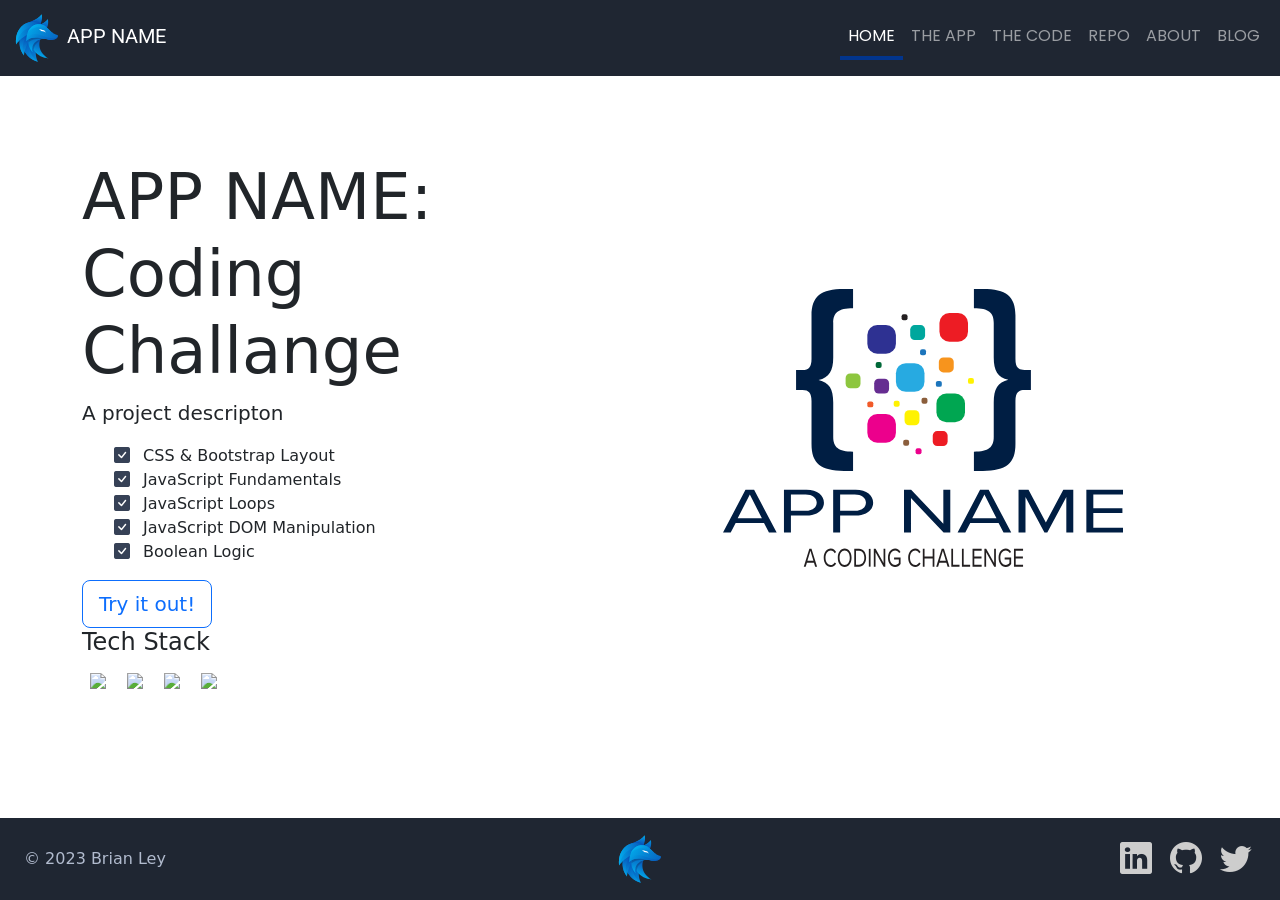
==== index.html @ 5a6e3ccc "Initial commit" ====
<!doctype html>
<html lang="en">

<head>
    <meta charset="utf-8">
    <meta name="viewport" content="width=device-width, initial-scale=1, shrink-to-scale=false">
    <title> APP NAME: A Coding Challange by Brian Ley</title>

    <!-- Bootstrap CSS-->
    <link href="https://cdn.jsdelivr.net/npm/bootstrap@5.3.0-alpha3/dist/css/bootstrap.min.css" rel="stylesheet"
        integrity="sha384-KK94CHFLLe+nY2dmCWGMq91rCGa5gtU4mk92HdvYe+M/SXH301p5ILy+dN9+nJOZ" crossorigin="anonymous">

    <!-- Bootstrap Icons -->
    <link rel="stylesheet" href="https://cdn.jsdelivr.net/npm/bootstrap-icons@1.10.4/font/bootstrap-icons.css">

    <!-- Google Fonts-->
    <link rel="preconnect" href="https://fonts.googleapis.com">
    <link rel="preconnect" href="https://fonts.gstatic.com" crossorigin>
    <link
        href="https://fonts.googleapis.com/css2?family=Allan:wght@400;700&family=Bebas+Neue&family=Fira+Sans:ital,wght@0,100;0,200;0,300;0,400;0,500;0,600;0,700;0,800;0,900;1,100;1,200;1,300;1,400;1,500;1,600;1,700;1,800;1,900&family=Poppins:ital,wght@0,100;0,200;0,300;0,400;0,500;0,600;0,700;0,800;0,900;1,100;1,200;1,300;1,400;1,500;1,600;1,700;1,800;1,900&family=Roboto:ital,wght@0,100;0,300;0,400;0,500;0,700;0,900;1,100;1,300;1,400;1,500;1,700;1,900&family=Noto+Serif+JP:wght@200;300;400;500;600;700;900&display=swap"
        rel="stylesheet">

    <!-- Dev Icons -->
    <link rel="stylesheet" href="https://cdn.jsdelivr.net/gh/devicons/devicon@v2.15.1/devicon.min.css">

    <!-- Stylesheets -->
    <link rel="stylesheet" href="/css/site.css" />

    <!-- Favicon -->
    <link rel="shortcut icon" href="/img/Favicon/favicon.ico" type="image/x-icon" />

</head>

<body>

    <header>
        <nav id="mainNav" class="navbar navbar-expand-lg fixed-top navbar-dark">
            <div class="container-xxl">
                <a class="navbar-brand" href="index.html">
                    <img src="/img/Logos/logo.svg" height="50px" />
                    APP NAME
                </a>
                <button class="navbar-toggler" type="button" data-bs-toggle="collapse"
                    data-bs-target="#navbarSupportedContent" aria-controls="navbarSupportedContent"
                    aria-expanded="false" aria-label="Toggle navigation">
                    <span class="navbar-toggler-bl">
                        <i class="bi bi-list"></i>
                    </span>
                </button>
                <div class="collapse navbar-collapse" id="navbarSupportedContent">
                    <ul class="navbar-nav ms-auto mb-2 mb-lg-0">
                        <li class="nav-item">
                            <a class="nav-link active" aria-current="page" href="/index.html">Home</a>
                        </li>
                        <li class="nav-item">
                            <a class="nav-link" href="/app.html">The App</a>
                        </li>
                        <li class="nav-item">
                            <a class="nav-link" href="/code.html">The Code</a>
                        </li>
                        <li class="nav-item">
                            <!-- UPDATE REPO LINK-->
                            <a class="nav-link" href="https://github.com/brianley99" target="_blank">Repo</a>
                        </li>
                        <li class="nav-item">
                            <a class="nav-link" href="https://bley-portfolio.netlify.app/" target="_blank">About</a>
                        </li>
                        <li class="nav-item">
                            <!-- ADD LINK TO BLOG-->
                            <a class="nav-link" href="#" target="_blank">Blog</a>
                        </li>
                    </ul>
                </div>
            </div>
        </nav>
    </header>

    <main class="container my-3">
        <div class="row row-cols-1 row-cols-md-2 g-3 h-100 align-items-center py-3">
            <div class="col">
                <h1 class="display-3">APP NAME: Coding Challange</h1>
                <p class="lead">A project descripton</p>
                <ul class="checklist">
                    <li>
                        <i class="bi bi-check-square-fill"></i>
                        <span>CSS & Bootstrap Layout</span>
                    </li>
                    <li>
                        <i class="bi bi-check-square-fill"></i>
                        <span>JavaScript Fundamentals</span>
                    </li>
                    <li>
                        <i class="bi bi-check-square-fill"></i>
                        <span>JavaScript Loops</span>
                    </li>
                    <li>
                        <i class="bi bi-check-square-fill"></i>
                        <span>JavaScript DOM Manipulation</span>
                    </li>
                    <li>
                        <i class="bi bi-check-square-fill"></i>
                        <span>Boolean Logic</span>
                    </li>
                </ul>
                <a href="/app.html" class="btn btn-outline-primary btn-lg">Try it out!</a>
                <h4>Tech Stack</h4>
                <div class="techStack">
                    <img src="https://cdn.jsdelivr.net/gh/devicons/devicon/icons/javascript/javascript-original.svg" />
                    <img src="https://cdn.jsdelivr.net/gh/devicons/devicon/icons/html5/html5-original.svg" />
                    <img src="https://cdn.jsdelivr.net/gh/devicons/devicon/icons/css3/css3-original.svg" />
                    <img src="https://cdn.jsdelivr.net/gh/devicons/devicon/icons/bootstrap/bootstrap-original.svg" />
                </div>
            </div>
            <div class="col order-first order-md-last d-flex">
                <img src="/img/APPNAMELogo.svg" class="img-fluid appLogo mx-auto my-auto" alt="APP lOGO" />
            </div>
        </div>
    </main>

    <footer class="container-fluid mt-3 footer-main">
        <div class="container-xxl">
            <div class="row row-cols-1 row-cols-md-3 gy-3 align-items-center text-center text-light py-3">
                <div class="col text-md-center">
                    <img src="/img/Logos/logo.svg" height="50" />
                </div>
                <div class="col order-md-last text-md-end">
                    <a href="https://www.linkedin.com/in/brian-ley/" target="_blank" class="social-icon p-1">
                        <i class="bi bi-linkedin"></i>
                    </a>
                    <a href="https://github.com/brianley99" target="_blank" class="social-icon p-1">
                        <i class="bi bi-github"></i>
                    </a>
                    <a href="https://twitter.com/Brian70070729" target="_blank" class="social-icon p-1">
                        <i class="bi bi-twitter"></i>
                    </a>
                </div>
                <div class="col order-md-first text-md-start text-muted">
                    &copy; 2023 Brian Ley
                </div>
            </div>
        </div>

    </footer>

    <!-- Bootstrap JS-->
    <script src="https://cdn.jsdelivr.net/npm/bootstrap@5.3.0-alpha3/dist/js/bootstrap.bundle.min.js"
        integrity="sha384-ENjdO4Dr2bkBIFxQpeoTz1HIcje39Wm4jDKdf19U8gI4ddQ3GYNS7NTKfAdVQSZe"
        crossorigin="anonymous"></script>

</body>

</html>
---- css/site.css ----
/* Imported Google Fonts */
/*
font-family: 'Allan', cursive;
font-family: 'Bebas Neue', cursive;
font-family: 'Fira Sans', sans-serif;
font-family: 'Poppins', sans-serif;
font-family: 'Roboto', sans-serif;
font-family: 'Noto Serif JP', serif;
*/
/* Base Color Pallete*/
/* https://coolors.co/364156-cdcdcd-02358d-09a201-dfc201-b70101-01a8b7 */

:root {

    /* Fonts */
    --bl-title-font: 'Roboto', sans-serif;
    --bl-subtitle-font: 'Poppins', sans-serif;
    --bl-heading-font: 'Bebas Neue', 'sans-serif';
    --bl-body-font: 'Roboto', sans-serif;

    /* Colors */
    --bl-primary-color: #02358D;
    --bl-secondary-color: #364156;
    --bl-highlight-color: #2272FC;
    --bl-dark-color: #1F2632;
    --bl-light-color: #CDCDCD;
    --bl-background-color: #F5F5F5;

    /* Navbar */
    --bl-nav-bg-color: var(--bl-dark-color);
    --bl-nav-toggler: var(--bl-highlight-color);
    --bl-nav-toggler-glow: hsla(218, 97%, 56%, 0.5);
    --bl-nav-text-muted: hsl(218, 23%, 75%);

    /* Form */
    --bl-form-focous-color: var(var(--bl-secondary-color));
    --bl-formfocous-shadow: var(var(--bl-primary-color));
    --bl-formfocous-background-color: var(--bl-secondary-color);

    /* Text styles */
    --bl-title-color: var(--bl-dark-color);
    --bl-font-size: 1.2rem;
    --bl-font-weight: 400;
    --bl-line-height: 1.5rem;
}


/* ---- STICKY FOOTER ---- */
html,
body {
    height: 100%;
}

body {
    display: flex;
    flex-direction: column;
}

main {
    flex-grow: 1;
    padding-top: 70px;
}

footer {
    flex-shrink: 0;
}

/* ---- END STICKY FOOTER ---- */


/* --- NAVBAR ---- */
#mainNav {
    background-color: var(--bl-nav-bg-color) !important;
    font-family: var(--bl-subtitle-font);
    text-transform: uppercase;
    font-size: 1rem;
}

#mainNav .active {
    border-bottom: 4px solid var(--bl-primary-color);

}

.navbar-toggler-bl {
    color: var(--bl-nav-toggler);
    font-size: 2rem;
}

.navbar-toggler {
    color: var(--bl-nav-toggler-glow);
    border-color: var(--bl-highlight-color);
}

.navbar-brand {
    font-family: var(--bl-title-font);
}
/* --- END NAVBAR  ---- */

/* ----- MAIN ----- */
.checklist {
    list-style-type: none;
}

.checklist i {
    color: var(--bl-secondary-color);
    padding-right: .5rem;
}

.techStack img {
    height: 5em;
    padding: .5rem;
}

.appLogo {
    max-width: 400px;
}

/* ----- END MAIN ----- */

/* ---- FOOTER ---- */

.social-icon {
    font-size: 2rem;
    text-decoration: none;
    color: var(--bl-light-color);
    transition: color 0.25s;
}

.social-icon :hover {
    color: var(--bl-highlight-color);
}

.footer-main .text-muted {
    color: var(--bl-nav-text-muted) !important;
}

.footer-cta {
    background-color: var(--bl-secondary-color);
    border-radius: 10px;
    width: 75%;
}

.footer-message {
    font-family: var(--bl-subtitle-font);
    color: var(--bl-light-color);
    font-size: 2rem;
    line-height: 2rem;
    font-weight: 400;
    letter-spacing: .09rem;
}

.footer-bg-cta {
    background: linear-gradient(to bottom,
            var(--bl-background-color) 0%,
            var(--bl-background-color) 50%,
            var(--bl-dark-color) 50%,
            var(--bl-dark-color) 100%);
}

.footer-main {
    background-color: var(--bl-dark-color);
}

/* ---- END FOOTER ---- */

/* ---- BOOTSTRAP OVEREIDE ---- */
.btn-primary {
    --bs-btn-bg: var(--bl-primary-color);
    --bs-btn-border-color: var(--bl-primary-color);
    --bs-btn-hover-bg: var(--bl-highlight-color);
    --bs-btn-hover-border-color: var(--bl-highlight-color);
    --bs-btn-active-color: var(--bl-light-color);
}

.btn-outline-light {
    --bs-btn-border-color: var(--bl-light-color);
    --bs-btn-hover-bg: var(--bl-light-color);
    --bs-btn-hover-border-color: var(--bl-light-color);
    --bs-btn-active-color: var(--bl-dark-color);
}

/* ---- END BOOTSTRAP OVEREIDE ---- */
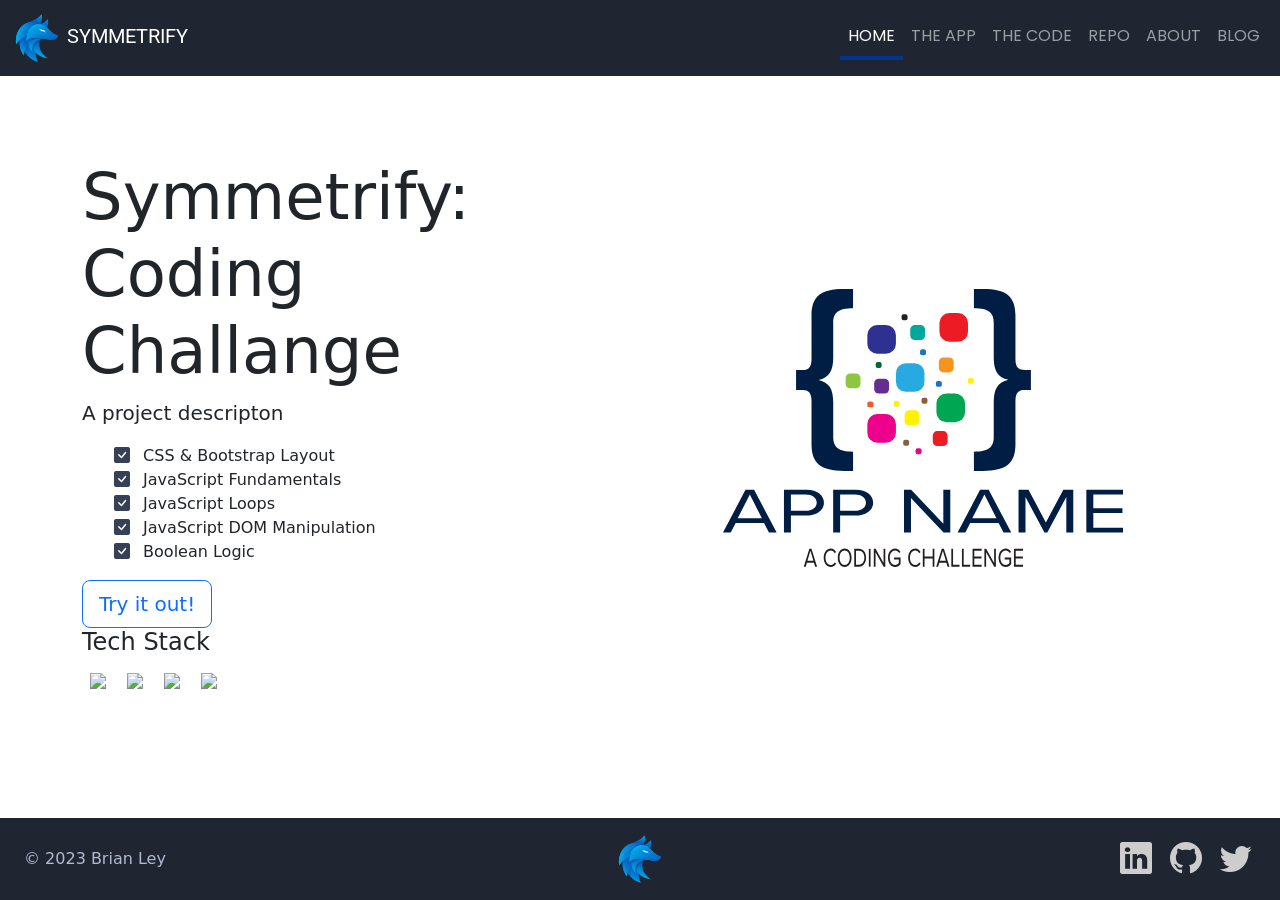
==== commit 94c247f1: "initial commit" ====
--- a/index.html
+++ b/index.html
@@ -4,7 +4,7 @@
 <head>
     <meta charset="utf-8">
     <meta name="viewport" content="width=device-width, initial-scale=1, shrink-to-scale=false">
-    <title> APP NAME: A Coding Challange by Brian Ley</title>
+    <title> Symmetrify: A Coding Challange by Brian Ley</title>
 
     <!-- Bootstrap CSS-->
     <link href="https://cdn.jsdelivr.net/npm/bootstrap@5.3.0-alpha3/dist/css/bootstrap.min.css" rel="stylesheet"
@@ -38,7 +38,7 @@
             <div class="container-xxl">
                 <a class="navbar-brand" href="index.html">
                     <img src="/img/Logos/logo.svg" height="50px" />
-                    APP NAME
+                    Symmetrify
                 </a>
                 <button class="navbar-toggler" type="button" data-bs-toggle="collapse"
                     data-bs-target="#navbarSupportedContent" aria-controls="navbarSupportedContent"
@@ -78,7 +78,7 @@
     <main class="container my-3">
         <div class="row row-cols-1 row-cols-md-2 g-3 h-100 align-items-center py-3">
             <div class="col">
-                <h1 class="display-3">APP NAME: Coding Challange</h1>
+                <h1 class="display-3">Symmetrify: Coding Challange</h1>
                 <p class="lead">A project descripton</p>
                 <ul class="checklist">
                     <li>
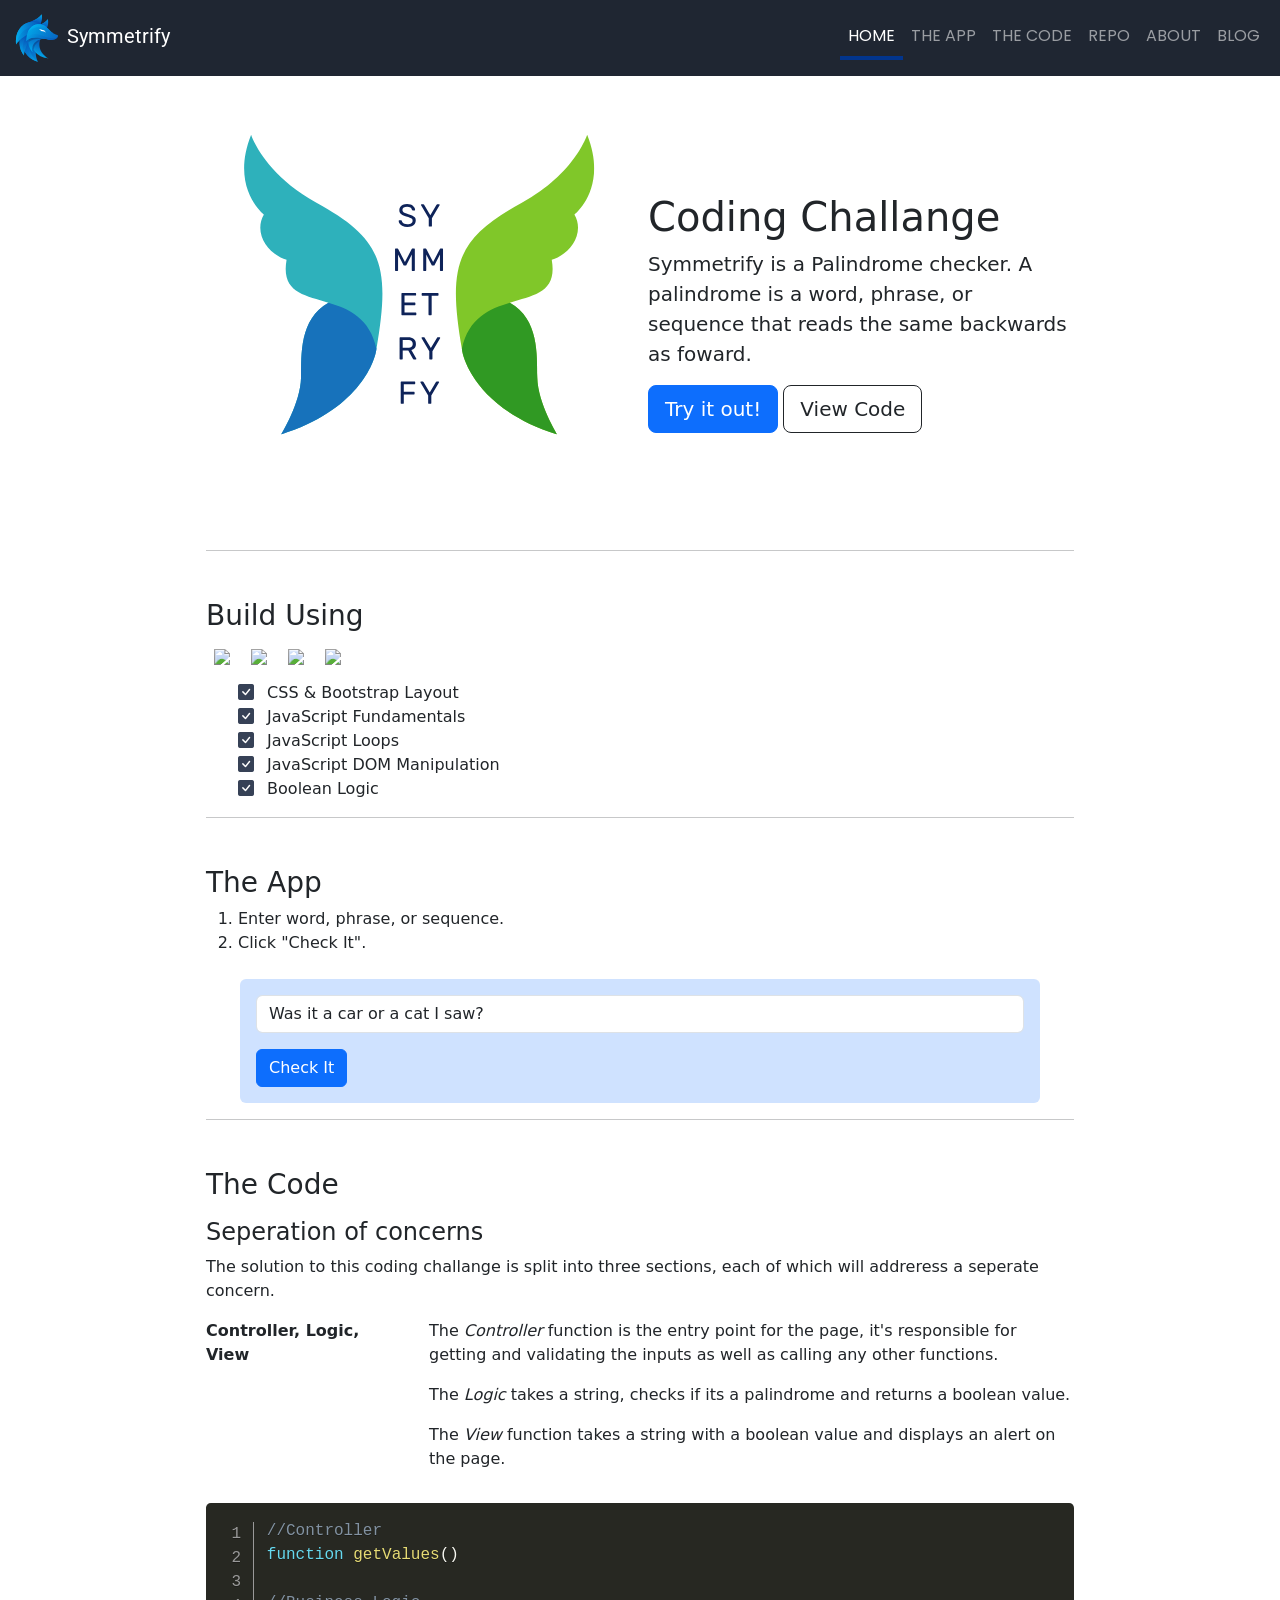
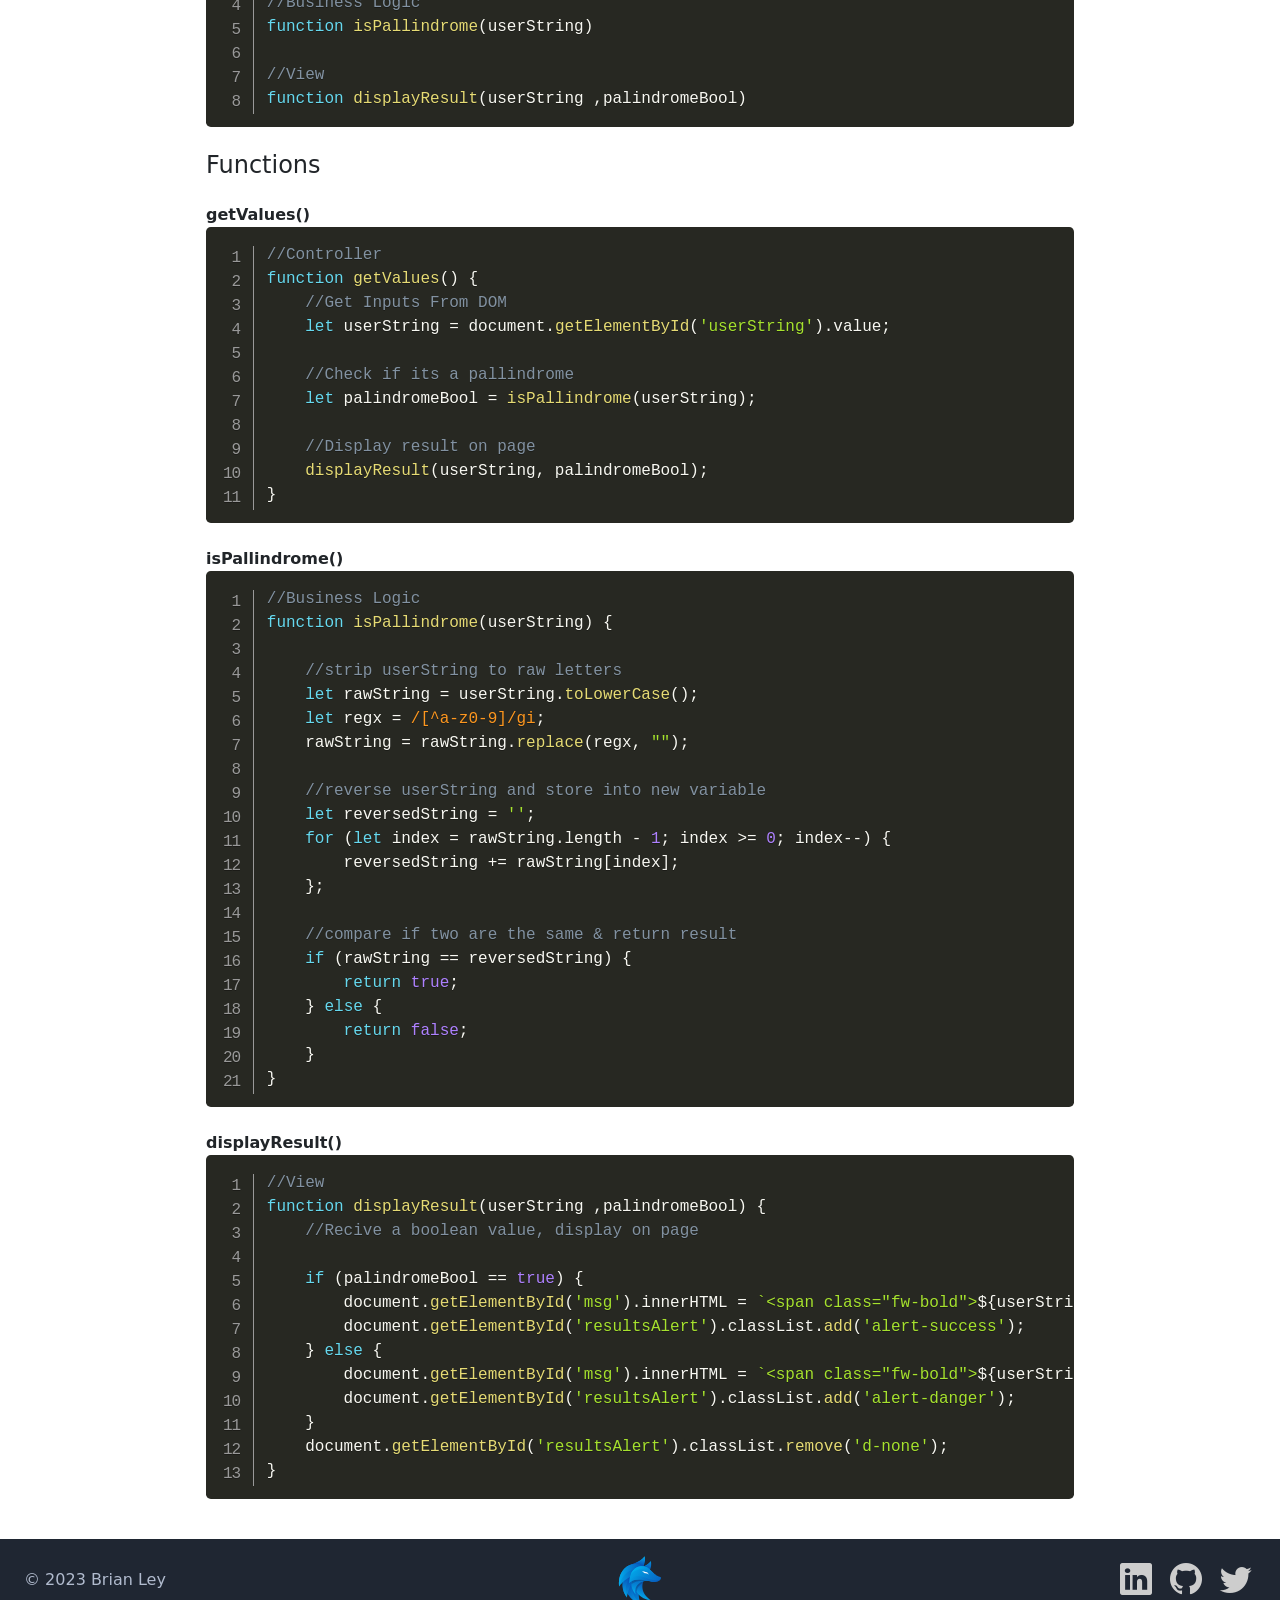
==== commit 4518fc41: "add single page index" ====
--- a/index.html
+++ b/index.html
@@ -4,7 +4,10 @@
 <head>
     <meta charset="utf-8">
     <meta name="viewport" content="width=device-width, initial-scale=1, shrink-to-scale=false">
-    <title> Symmetrify: A Coding Challange by Brian Ley</title>
+    <title> Symmetrify : A Coding Challange by Brian Ley</title>
+
+    <!-- Favicon -->
+    <link rel="shortcut icon" href="/img/Favicon/favicon.ico" type="image/x-icon" />
 
     <!-- Bootstrap CSS-->
     <link href="https://cdn.jsdelivr.net/npm/bootstrap@5.3.0-alpha3/dist/css/bootstrap.min.css" rel="stylesheet"
@@ -23,15 +26,15 @@
     <!-- Dev Icons -->
     <link rel="stylesheet" href="https://cdn.jsdelivr.net/gh/devicons/devicon@v2.15.1/devicon.min.css">
 
+    <!-- Prism CSS-->
+    <link rel="stylesheet" href="/css/prism.css" />
+
     <!-- Stylesheets -->
     <link rel="stylesheet" href="/css/site.css" />
 
-    <!-- Favicon -->
-    <link rel="shortcut icon" href="/img/Favicon/favicon.ico" type="image/x-icon" />
-
 </head>
 
-<body>
+<body data-bs-spy="scroll" data-bs-target="#mainNav">
 
     <header>
         <nav id="mainNav" class="navbar navbar-expand-lg fixed-top navbar-dark">
@@ -50,17 +53,16 @@
                 <div class="collapse navbar-collapse" id="navbarSupportedContent">
                     <ul class="navbar-nav ms-auto mb-2 mb-lg-0">
                         <li class="nav-item">
-                            <a class="nav-link active" aria-current="page" href="/index.html">Home</a>
-                        </li>
-                        <li class="nav-item">
-                            <a class="nav-link" href="/app.html">The App</a>
-                        </li>
-                        <li class="nav-item">
-                            <a class="nav-link" href="/code.html">The Code</a>
-                        </li>
-                        <li class="nav-item">
-                            <!-- UPDATE REPO LINK-->
-                            <a class="nav-link" href="https://github.com/brianley99" target="_blank">Repo</a>
+                            <a class="nav-link active" aria-current="page" href="#home">Home</a>
+                        </li>
+                        <li class="nav-item">
+                            <a class="nav-link" href="#app">The App</a>
+                        </li>
+                        <li class="nav-item">
+                            <a class="nav-link" href="#code">The Code</a>
+                        </li>
+                        <li class="nav-item">
+                            <a class="nav-link" href="https://github.com/brianley99/Symmetrify" target="_blank">Repo</a>
                         </li>
                         <li class="nav-item">
                             <a class="nav-link" href="https://bley-portfolio.netlify.app/" target="_blank">About</a>
@@ -75,46 +77,187 @@
         </nav>
     </header>
 
-    <main class="container my-3">
-        <div class="row row-cols-1 row-cols-md-2 g-3 h-100 align-items-center py-3">
-            <div class="col">
-                <h1 class="display-3">Symmetrify: Coding Challange</h1>
-                <p class="lead">A project descripton</p>
-                <ul class="checklist">
-                    <li>
-                        <i class="bi bi-check-square-fill"></i>
-                        <span>CSS & Bootstrap Layout</span>
-                    </li>
-                    <li>
-                        <i class="bi bi-check-square-fill"></i>
-                        <span>JavaScript Fundamentals</span>
-                    </li>
-                    <li>
-                        <i class="bi bi-check-square-fill"></i>
-                        <span>JavaScript Loops</span>
-                    </li>
-                    <li>
-                        <i class="bi bi-check-square-fill"></i>
-                        <span>JavaScript DOM Manipulation</span>
-                    </li>
-                    <li>
-                        <i class="bi bi-check-square-fill"></i>
-                        <span>Boolean Logic</span>
-                    </li>
-                </ul>
-                <a href="/app.html" class="btn btn-outline-primary btn-lg">Try it out!</a>
-                <h4>Tech Stack</h4>
-                <div class="techStack">
-                    <img src="https://cdn.jsdelivr.net/gh/devicons/devicon/icons/javascript/javascript-original.svg" />
-                    <img src="https://cdn.jsdelivr.net/gh/devicons/devicon/icons/html5/html5-original.svg" />
-                    <img src="https://cdn.jsdelivr.net/gh/devicons/devicon/icons/css3/css3-original.svg" />
-                    <img src="https://cdn.jsdelivr.net/gh/devicons/devicon/icons/bootstrap/bootstrap-original.svg" />
-                </div>
-            </div>
-            <div class="col order-first order-md-last d-flex">
-                <img src="/img/APPNAMELogo.svg" class="img-fluid appLogo mx-auto my-auto" alt="APP lOGO" />
-            </div>
-        </div>
+    <main class="container p-3">
+        <section id="home" class="hero">
+            <div class="row row-cols-1 row-cols-lg-2 g-3">
+                <div class="col d-flex justify-content-center mb-3">
+                    <img src="/img/Symetrify.svg" class="appLogo mx-auto w-100" />
+                </div>
+                <div class="col d-flex justify-content-center align-items-center">
+                    <div>
+                        <h1>Coding Challange</h1>
+                        <!-- ADD APP DESCRIPTION-->
+                        <p class="lead mb-3">Symmetrify is a Palindrome checker. A palindrome is a word, phrase, or sequence that reads the same backwards as foward.</p>
+                        <a href="#app" class="btn btn-primary btn-lg">Try it out!</a>
+                        <a href="#code" class="btn btn-outline-dark btn-lg">View Code</a>
+                    </div>
+
+                </div>
+            </div>
+        </section>
+        <hr>
+        <section id="about" class="mt-5">
+            <h3 class="fw-light">Build Using</h3>
+            <div class="techStack mb-2">
+                <img src="https://cdn.jsdelivr.net/gh/devicons/devicon/icons/javascript/javascript-original.svg" />
+                <img src="https://cdn.jsdelivr.net/gh/devicons/devicon/icons/html5/html5-original.svg" />
+                <img src="https://cdn.jsdelivr.net/gh/devicons/devicon/icons/css3/css3-original.svg" />
+                <img src="https://cdn.jsdelivr.net/gh/devicons/devicon/icons/bootstrap/bootstrap-original.svg" />
+            </div>
+            <ul class="checklist">
+                <li>
+                    <i class="bi bi-check-square-fill"></i>
+                    <span>CSS & Bootstrap Layout</span>
+                </li>
+                <li>
+                    <i class="bi bi-check-square-fill"></i>
+                    <span>JavaScript Fundamentals</span>
+                </li>
+                <li>
+                    <i class="bi bi-check-square-fill"></i>
+                    <span>JavaScript Loops</span>
+                </li>
+                <li>
+                    <i class="bi bi-check-square-fill"></i>
+                    <span>JavaScript DOM Manipulation</span>
+                </li>
+                <li>
+                    <i class="bi bi-check-square-fill"></i>
+                    <span>Boolean Logic</span>
+                </li>
+            </ul>
+        </section>
+        <hr>
+        <section id="app" class="mt-5">
+            <h3 class="fw-light">The App</h3>
+            <ol>
+                <li>Enter word, phrase, or sequence.</li>
+                <li>Click "Check It".</li>
+            </ol>
+            <form id="appForm" action="#" class="bg-primary-subtle rounded p-3 mt-4 mb-2">
+                <div class="row row-cols-1 g-3">
+                    <div class="col">
+                        <input id="userString" type="text" aria-label="message" value="Was it a car or a cat I saw?"
+                            class="form-control" />
+                    </div>
+                    <div class="col text-start">
+                        <button onclick="getValues()" type="button" class="btn btn-primary">
+                            Check It
+                        </button>
+                    </div>
+                </div>
+            </form>
+            <div id="resultsAlert" role="alert" class="alert d-none">
+                <p id="msg" class="lead mb-0"></p>
+            </div>
+        </section>
+        <hr>
+        <section id="code" class="mt-5">
+            <h3 class="fw-light">The Code</h3>
+            <!-- Overview -->
+            <h4 class="mt-3">Seperation of concerns</h4>
+            <p>The solution to this coding challange is split into three sections, each of which will addreress a
+                seperate
+                concern.</p>
+            <dl class="row mb-0">
+                <dt class="col-md-3">Controller, Logic, View</dt>
+                <dd class="col-md-9">
+                    <p>The <em>Controller</em> function is the entry point for the page, it's responsible for getting
+                        and validating the inputs as well as calling any other functions.</p>
+                    <p>The <em>Logic</em> takes a string, checks if its a palindrome and returns a boolean value.</p>
+                    <p>The <em>View</em> function takes a string with a boolean value and displays an alert on the page.</p>
+                </dd>
+            </dl>
+            <pre class="line-numbers">
+                    <code class="language-js">
+                        //Controller
+                        function getValues()
+
+                        //Business Logic
+                        function isPallindrome(userString)
+
+                        //View
+                        function displayResult(userString ,palindromeBool)
+                    </code>
+            </pre>
+            <!-- Detail on functions -->
+            <h4 class="mt-4">Functions</h4>
+            <div id="getValues" class="mt-4">
+                <dl class="row mb-0">
+                    <dt class="col-sm-3">getValues()</dt>
+                    <dd class="col-sm-9">
+                        <p></p>
+                    </dd>
+                </dl>
+                <pre class="line-numbers mt-0"><code class="language-js">
+                    //Controller
+function getValues() {
+    //Get Inputs From DOM
+    let userString = document.getElementById('userString').value;
+
+    //Check if its a pallindrome
+    let palindromeBool = isPallindrome(userString);
+
+    //Display result on page
+    displayResult(userString, palindromeBool);
+}
+                </code></pre>
+            </div>
+            <div id="isPallindrome" class="mt-4">
+                <dl class="row mb-0">
+                    <dt class="col-sm-3">isPallindrome()</dt>
+                    <dd class="col-sm-9">
+                        <p></p>
+                    </dd>
+                </dl>
+                <pre class="line-numbers mt-0"><code class="language-js">
+                    //Business Logic
+function isPallindrome(userString) {
+
+    //strip userString to raw letters
+    let rawString = userString.toLowerCase();
+    let regx = /[^a-z0-9]/gi;
+    rawString = rawString.replace(regx, "");
+
+    //reverse userString and store into new variable
+    let reversedString = '';
+    for (let index = rawString.length - 1; index >= 0; index--) {
+        reversedString += rawString[index];
+    };
+
+    //compare if two are the same & return result
+    if (rawString == reversedString) {
+        return true;
+    } else {
+        return false;
+    }
+}
+                </code></pre>
+            </div>
+            <div id="displayResult" class="mt-4">
+                <dl class="row mb-0">
+                    <dt class="col-sm-3">displayResult()</dt>
+                    <dd class="col-sm-9">
+                        <p></p>
+                    </dd>
+                </dl>
+                <pre class="line-numbers mt-0"><code class="language-js">
+                    //View
+function displayResult(userString ,palindromeBool) {
+    //Recive a boolean value, display on page
+
+    if (palindromeBool == true) {
+        document.getElementById('msg').innerHTML = `&lt;span class="fw-bold">${userString}&lt;/span> is a Palindrome`;
+        document.getElementById('resultsAlert').classList.add('alert-success');
+    } else {
+        document.getElementById('msg').innerHTML = `&lt;span class="fw-bold">${userString}&lt;/span> is not a Palindrome`;
+        document.getElementById('resultsAlert').classList.add('alert-danger');
+    }
+    document.getElementById('resultsAlert').classList.remove('d-none');
+}
+                </code></pre>
+            </div>
+        </section>
     </main>
 
     <footer class="container-fluid mt-3 footer-main">
@@ -147,6 +290,23 @@
         integrity="sha384-ENjdO4Dr2bkBIFxQpeoTz1HIcje39Wm4jDKdf19U8gI4ddQ3GYNS7NTKfAdVQSZe"
         crossorigin="anonymous"></script>
 
+    <!-- Sweet Alert -->
+    <script src="https://cdn.jsdelivr.net/npm/sweetalert2@11"></script>
+
+    <!-- Prism JS -->
+    <script src="/js/prism.js"></script>
+    <script>
+        Prism.plugins.NormalizeWhitespace.setDefaults({
+            'remove-trailing': true,
+            'remove-indent': true,
+            'left-trim': true,
+            'right-trim': true
+        })
+    </script>
+
+    <!-- App JS -->
+    <script src="/js/site.js"></script>
+
 </body>
 
 </html>
--- a/css/prism.css
+++ b/css/prism.css
@@ -0,0 +1,344 @@
+/* PrismJS 1.24.1
+https://prismjs.com/download.html#themes=prism-okaidia&languages=markup+css+clike+javascript&plugins=line-highlight+line-numbers+show-language+highlight-keywords+remove-initial-line-feed+keep-markup+unescaped-markup+normalize-whitespace+toolbar+match-braces */
+/**
+ * okaidia theme for JavaScript, CSS and HTML
+ * Loosely based on Monokai textmate theme by http://www.monokai.nl/
+ * @author ocodia
+ */
+
+code[class*="language-"],
+pre[class*="language-"] {
+	color: #f8f8f2;
+	background: none;
+	text-shadow: 0 1px rgba(0, 0, 0, 0.3);
+	font-family: Consolas, Monaco, 'Andale Mono', 'Ubuntu Mono', monospace;
+	font-size: 1em;
+	text-align: left;
+	white-space: pre;
+	word-spacing: normal;
+	word-break: normal;
+	word-wrap: normal;
+	line-height: 1.5;
+
+	-moz-tab-size: 4;
+	-o-tab-size: 4;
+	tab-size: 4;
+
+	-webkit-hyphens: none;
+	-moz-hyphens: none;
+	-ms-hyphens: none;
+	hyphens: none;
+}
+
+/* Code blocks */
+pre[class*="language-"] {
+	padding: 1em;
+	margin: .5em 0;
+	overflow: auto;
+	border-radius: 0.3em;
+}
+
+:not(pre) > code[class*="language-"],
+pre[class*="language-"] {
+	background: #272822;
+}
+
+/* Inline code */
+:not(pre) > code[class*="language-"] {
+	padding: .1em;
+	border-radius: .3em;
+	white-space: normal;
+}
+
+.token.comment,
+.token.prolog,
+.token.doctype,
+.token.cdata {
+	color: #8292a2;
+}
+
+.token.punctuation {
+	color: #f8f8f2;
+}
+
+.token.namespace {
+	opacity: .7;
+}
+
+.token.property,
+.token.tag,
+.token.constant,
+.token.symbol,
+.token.deleted {
+	color: #f92672;
+}
+
+.token.boolean,
+.token.number {
+	color: #ae81ff;
+}
+
+.token.selector,
+.token.attr-name,
+.token.string,
+.token.char,
+.token.builtin,
+.token.inserted {
+	color: #a6e22e;
+}
+
+.token.operator,
+.token.entity,
+.token.url,
+.language-css .token.string,
+.style .token.string,
+.token.variable {
+	color: #f8f8f2;
+}
+
+.token.atrule,
+.token.attr-value,
+.token.function,
+.token.class-name {
+	color: #e6db74;
+}
+
+.token.keyword {
+	color: #66d9ef;
+}
+
+.token.regex,
+.token.important {
+	color: #fd971f;
+}
+
+.token.important,
+.token.bold {
+	font-weight: bold;
+}
+.token.italic {
+	font-style: italic;
+}
+
+.token.entity {
+	cursor: help;
+}
+
+pre[data-line] {
+	position: relative;
+	padding: 1em 0 1em 3em;
+}
+
+.line-highlight {
+	position: absolute;
+	left: 0;
+	right: 0;
+	padding: inherit 0;
+	margin-top: 1em; /* Same as .prism’s padding-top */
+
+	background: hsla(24, 20%, 50%,.08);
+	background: linear-gradient(to right, hsla(24, 20%, 50%,.1) 70%, hsla(24, 20%, 50%,0));
+
+	pointer-events: none;
+
+	line-height: inherit;
+	white-space: pre;
+}
+
+@media print {
+	.line-highlight {
+		/*
+		 * This will prevent browsers from replacing the background color with white.
+		 * It's necessary because the element is layered on top of the displayed code.
+		 */
+		-webkit-print-color-adjust: exact;
+		color-adjust: exact;
+	}
+}
+
+	.line-highlight:before,
+	.line-highlight[data-end]:after {
+		content: attr(data-start);
+		position: absolute;
+		top: .4em;
+		left: .6em;
+		min-width: 1em;
+		padding: 0 .5em;
+		background-color: hsla(24, 20%, 50%,.4);
+		color: hsl(24, 20%, 95%);
+		font: bold 65%/1.5 sans-serif;
+		text-align: center;
+		vertical-align: .3em;
+		border-radius: 999px;
+		text-shadow: none;
+		box-shadow: 0 1px white;
+	}
+
+	.line-highlight[data-end]:after {
+		content: attr(data-end);
+		top: auto;
+		bottom: .4em;
+	}
+
+.line-numbers .line-highlight:before,
+.line-numbers .line-highlight:after {
+	content: none;
+}
+
+pre[id].linkable-line-numbers span.line-numbers-rows {
+	pointer-events: all;
+}
+pre[id].linkable-line-numbers span.line-numbers-rows > span:before {
+	cursor: pointer;
+}
+pre[id].linkable-line-numbers span.line-numbers-rows > span:hover:before {
+	background-color: rgba(128, 128, 128, .2);
+}
+
+pre[class*="language-"].line-numbers {
+	position: relative;
+	padding-left: 3.8em;
+	counter-reset: linenumber;
+}
+
+pre[class*="language-"].line-numbers > code {
+	position: relative;
+	white-space: inherit;
+}
+
+.line-numbers .line-numbers-rows {
+	position: absolute;
+	pointer-events: none;
+	top: 0;
+	font-size: 100%;
+	left: -3.8em;
+	width: 3em; /* works for line-numbers below 1000 lines */
+	letter-spacing: -1px;
+	border-right: 1px solid #999;
+
+	-webkit-user-select: none;
+	-moz-user-select: none;
+	-ms-user-select: none;
+	user-select: none;
+
+}
+
+	.line-numbers-rows > span {
+		display: block;
+		counter-increment: linenumber;
+	}
+
+		.line-numbers-rows > span:before {
+			content: counter(linenumber);
+			color: #999;
+			display: block;
+			padding-right: 0.8em;
+			text-align: right;
+		}
+
+div.code-toolbar {
+	position: relative;
+}
+
+div.code-toolbar > .toolbar {
+	position: absolute;
+	top: .3em;
+	right: .2em;
+	transition: opacity 0.3s ease-in-out;
+	opacity: 0;
+}
+
+div.code-toolbar:hover > .toolbar {
+	opacity: 1;
+}
+
+/* Separate line b/c rules are thrown out if selector is invalid.
+   IE11 and old Edge versions don't support :focus-within. */
+div.code-toolbar:focus-within > .toolbar {
+	opacity: 1;
+}
+
+div.code-toolbar > .toolbar > .toolbar-item {
+	display: inline-block;
+}
+
+div.code-toolbar > .toolbar > .toolbar-item > a {
+	cursor: pointer;
+}
+
+div.code-toolbar > .toolbar > .toolbar-item > button {
+	background: none;
+	border: 0;
+	color: inherit;
+	font: inherit;
+	line-height: normal;
+	overflow: visible;
+	padding: 0;
+	-webkit-user-select: none; /* for button */
+	-moz-user-select: none;
+	-ms-user-select: none;
+}
+
+div.code-toolbar > .toolbar > .toolbar-item > a,
+div.code-toolbar > .toolbar > .toolbar-item > button,
+div.code-toolbar > .toolbar > .toolbar-item > span {
+	color: #bbb;
+	font-size: .8em;
+	padding: 0 .5em;
+	background: #f5f2f0;
+	background: rgba(224, 224, 224, 0.2);
+	box-shadow: 0 2px 0 0 rgba(0,0,0,0.2);
+	border-radius: .5em;
+}
+
+div.code-toolbar > .toolbar > .toolbar-item > a:hover,
+div.code-toolbar > .toolbar > .toolbar-item > a:focus,
+div.code-toolbar > .toolbar > .toolbar-item > button:hover,
+div.code-toolbar > .toolbar > .toolbar-item > button:focus,
+div.code-toolbar > .toolbar > .toolbar-item > span:hover,
+div.code-toolbar > .toolbar > .toolbar-item > span:focus {
+	color: inherit;
+	text-decoration: none;
+}
+
+/* Fallback, in case JS does not run, to ensure the code is at least visible */
+[class*='lang-'] script[type='text/plain'],
+[class*='language-'] script[type='text/plain'],
+script[type='text/plain'][class*='lang-'],
+script[type='text/plain'][class*='language-'] {
+	display: block;
+	font: 100% Consolas, Monaco, monospace;
+	white-space: pre;
+	overflow: auto;
+}
+
+.token.punctuation.brace-hover,
+.token.punctuation.brace-selected {
+	outline: solid 1px;
+}
+
+.rainbow-braces .token.punctuation.brace-level-1,
+.rainbow-braces .token.punctuation.brace-level-5,
+.rainbow-braces .token.punctuation.brace-level-9 {
+	color: #E50;
+	opacity: 1;
+}
+.rainbow-braces .token.punctuation.brace-level-2,
+.rainbow-braces .token.punctuation.brace-level-6,
+.rainbow-braces .token.punctuation.brace-level-10 {
+	color: #0B3;
+	opacity: 1;
+}
+.rainbow-braces .token.punctuation.brace-level-3,
+.rainbow-braces .token.punctuation.brace-level-7,
+.rainbow-braces .token.punctuation.brace-level-11 {
+	color: #26F;
+	opacity: 1;
+}
+.rainbow-braces .token.punctuation.brace-level-4,
+.rainbow-braces .token.punctuation.brace-level-8,
+.rainbow-braces .token.punctuation.brace-level-12 {
+	color: #E0E;
+	opacity: 1;
+}
+
--- a/css/site.css
+++ b/css/site.css
@@ -44,8 +44,8 @@
     --bl-line-height: 1.5rem;
 }
 
-
-/* ---- STICKY FOOTER ---- */
+/***** STICKY FOOTER *****/
+
 html,
 body {
     height: 100%;
@@ -58,27 +58,34 @@
 
 main {
     flex-grow: 1;
-    padding-top: 70px;
+    position: relative;
+    top: 76px;
 }
 
 footer {
     flex-shrink: 0;
-}
-
-/* ---- END STICKY FOOTER ---- */
-
-
-/* --- NAVBAR ---- */
+    position: relative;
+    top: 76px;
+}
+
+/***** End STICKY FOOTER *****/
+
+
+/***** NAVBAR *****/
+
 #mainNav {
     background-color: var(--bl-nav-bg-color) !important;
     font-family: var(--bl-subtitle-font);
-    text-transform: uppercase;
     font-size: 1rem;
 }
 
 #mainNav .active {
     border-bottom: 4px solid var(--bl-primary-color);
 
+}
+
+#mainNav .nav-link {
+    text-transform: uppercase;
 }
 
 .navbar-toggler-bl {
@@ -94,9 +101,26 @@
 .navbar-brand {
     font-family: var(--bl-title-font);
 }
-/* --- END NAVBAR  ---- */
-
-/* ----- MAIN ----- */
+
+#home,
+#app,
+#code {
+    scroll-margin-top: 86px;
+}
+
+/***** End NAVBAR *****/
+
+
+/***** MAIN *****/
+
+main {
+    max-width: 900px !important;
+}
+
+.appLogo {
+    max-width: 460px;
+}
+
 .checklist {
     list-style-type: none;
 }
@@ -111,13 +135,22 @@
     padding: .5rem;
 }
 
-.appLogo {
-    max-width: 400px;
-}
-
-/* ----- END MAIN ----- */
-
-/* ---- FOOTER ---- */
+#appForm,
+#resultsAlert {
+    max-width: 800px;
+    margin-left: auto;
+    margin-right: auto;
+}
+
+#resultsAlert {
+    max-height: 400px;
+    overflow-y: auto;
+}
+
+/***** End MAIN *****/
+
+
+/***** FOOTER *****/
 
 .social-icon {
     font-size: 2rem;
@@ -161,22 +194,24 @@
     background-color: var(--bl-dark-color);
 }
 
-/* ---- END FOOTER ---- */
-
-/* ---- BOOTSTRAP OVEREIDE ---- */
-.btn-primary {
-    --bs-btn-bg: var(--bl-primary-color);
-    --bs-btn-border-color: var(--bl-primary-color);
-    --bs-btn-hover-bg: var(--bl-highlight-color);
-    --bs-btn-hover-border-color: var(--bl-highlight-color);
-    --bs-btn-active-color: var(--bl-light-color);
-}
-
-.btn-outline-light {
-    --bs-btn-border-color: var(--bl-light-color);
-    --bs-btn-hover-bg: var(--bl-light-color);
-    --bs-btn-hover-border-color: var(--bl-light-color);
-    --bs-btn-active-color: var(--bl-dark-color);
-}
-
-/* ---- END BOOTSTRAP OVEREIDE ---- */+/***** End FOOTER *****/
+
+
+/***** Media Quieries *****/
+
+/* // Small devices (landscape phones, 576px and up) */
+@media (min-width: 576px) {}
+
+/* // Medium devices (tablets, 768px and up) */
+@media (min-width: 768px) {}
+
+/* // Large devices (desktops, 992px and up) */
+@media (min-width: 992px) {}
+
+/* // X-Large devices (large desktops, 1200px and up) */
+@media (min-width: 1200px) {}
+
+/* // XX-Large devices (larger desktops, 1400px and up) */
+@media (min-width: 1400px) {}
+
+/***** End Media Quieries *****/
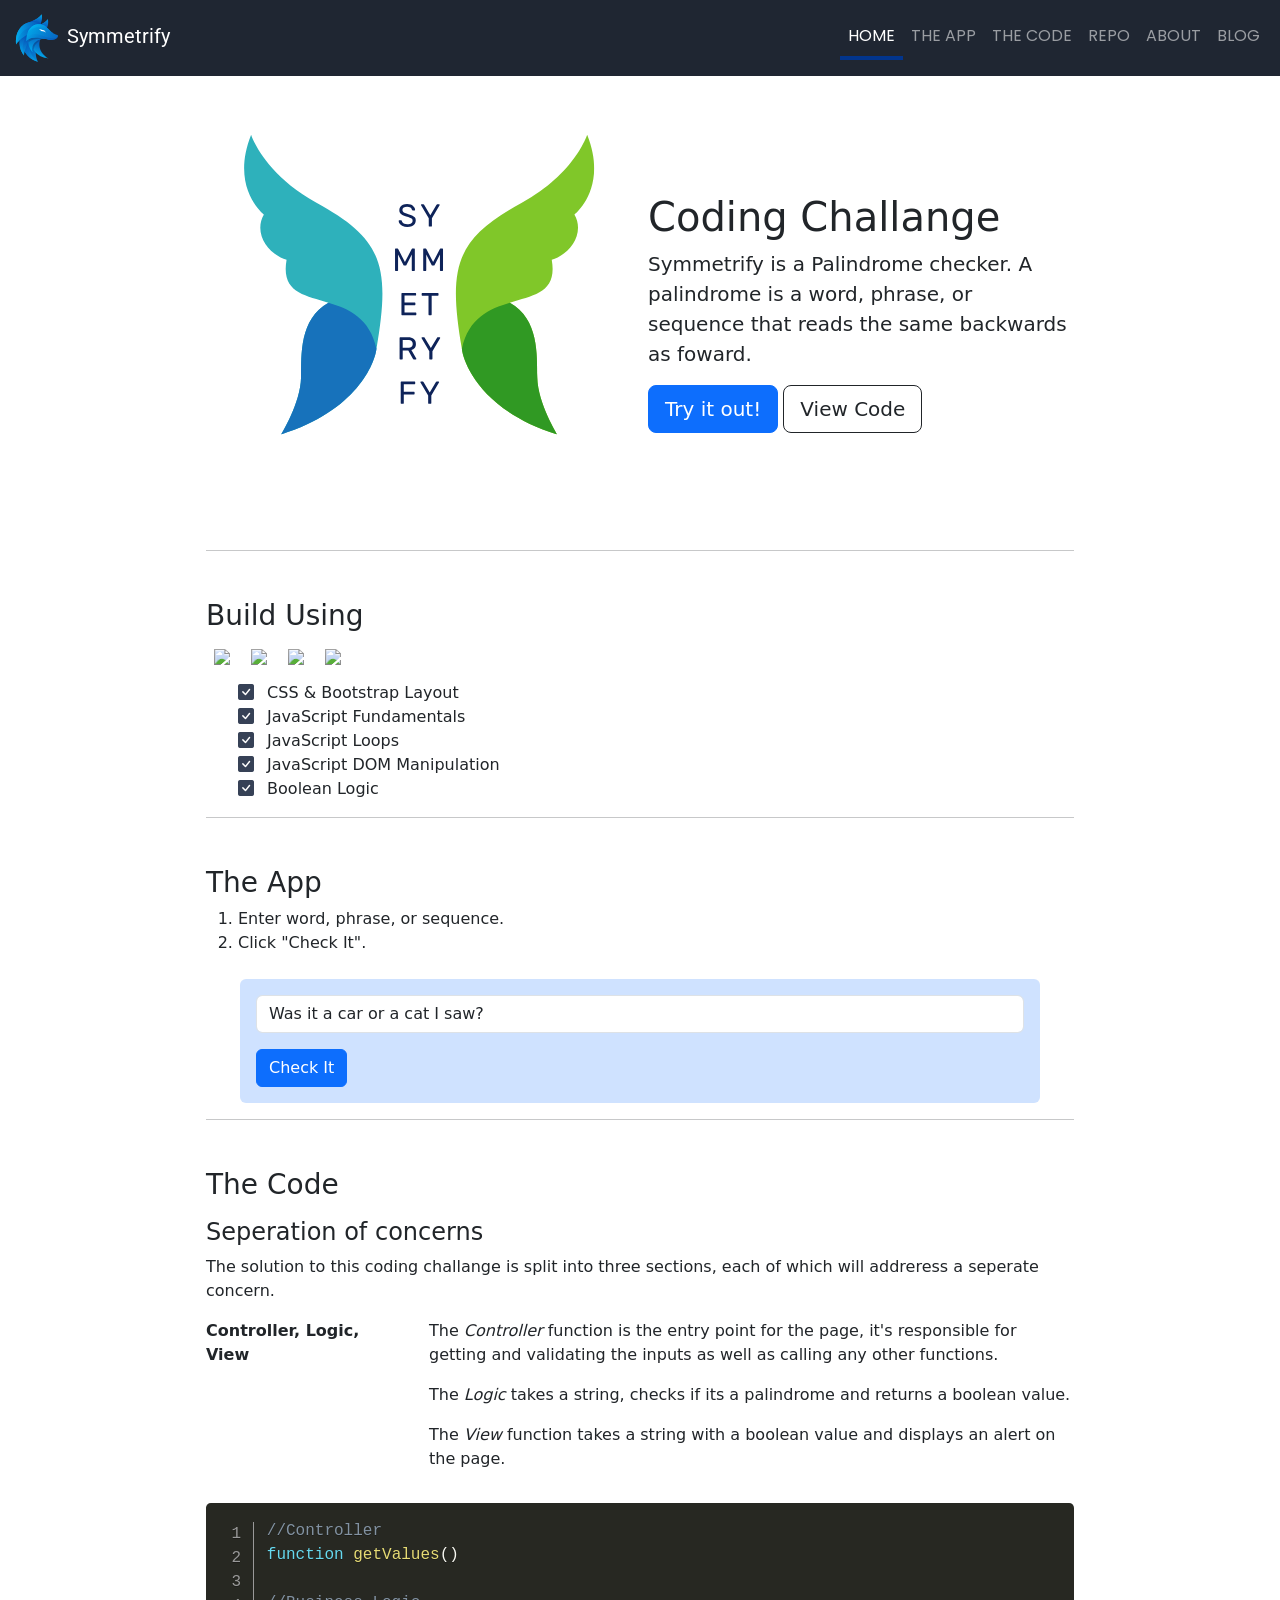
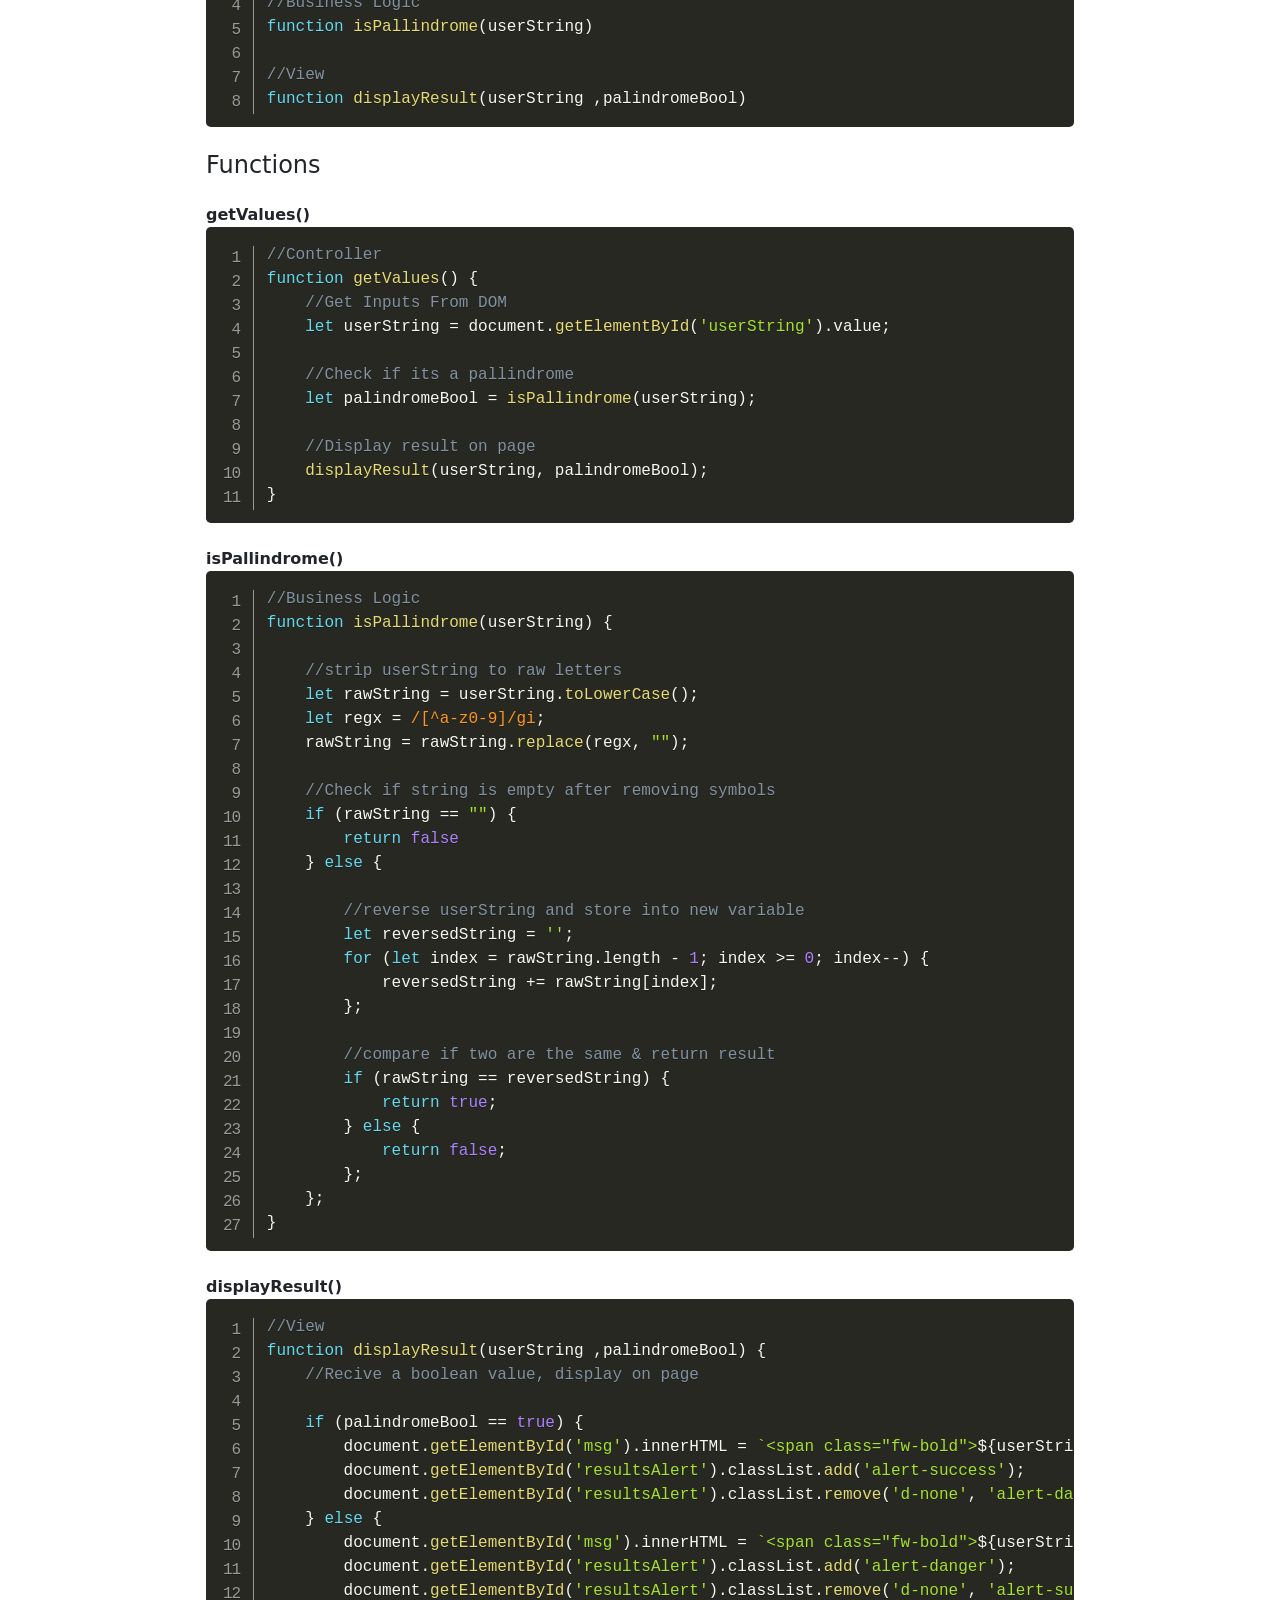
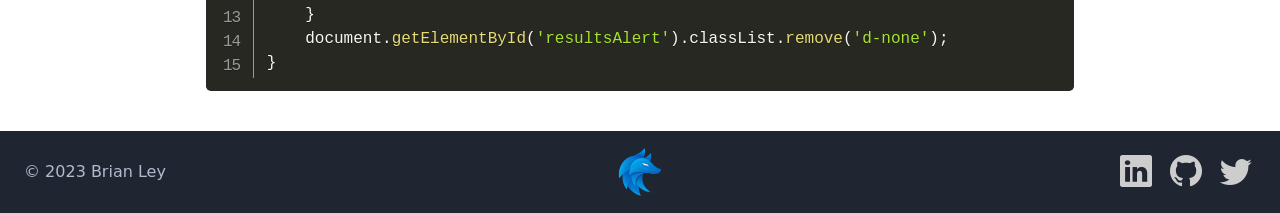
==== commit 18872210: "add input validation" ====
--- a/index.html
+++ b/index.html
@@ -219,18 +219,24 @@
     let regx = /[^a-z0-9]/gi;
     rawString = rawString.replace(regx, "");
 
-    //reverse userString and store into new variable
-    let reversedString = '';
-    for (let index = rawString.length - 1; index >= 0; index--) {
-        reversedString += rawString[index];
+    //Check if string is empty after removing symbols
+    if (rawString == "") {
+        return false
+    } else {
+
+        //reverse userString and store into new variable
+        let reversedString = '';
+        for (let index = rawString.length - 1; index >= 0; index--) {
+            reversedString += rawString[index];
+        };
+
+        //compare if two are the same & return result
+        if (rawString == reversedString) {
+            return true;
+        } else {
+            return false;
+        };
     };
-
-    //compare if two are the same & return result
-    if (rawString == reversedString) {
-        return true;
-    } else {
-        return false;
-    }
 }
                 </code></pre>
             </div>
@@ -249,9 +255,11 @@
     if (palindromeBool == true) {
         document.getElementById('msg').innerHTML = `&lt;span class="fw-bold">${userString}&lt;/span> is a Palindrome`;
         document.getElementById('resultsAlert').classList.add('alert-success');
+        document.getElementById('resultsAlert').classList.remove('d-none', 'alert-danger');
     } else {
         document.getElementById('msg').innerHTML = `&lt;span class="fw-bold">${userString}&lt;/span> is not a Palindrome`;
         document.getElementById('resultsAlert').classList.add('alert-danger');
+        document.getElementById('resultsAlert').classList.remove('d-none', 'alert-success');
     }
     document.getElementById('resultsAlert').classList.remove('d-none');
 }
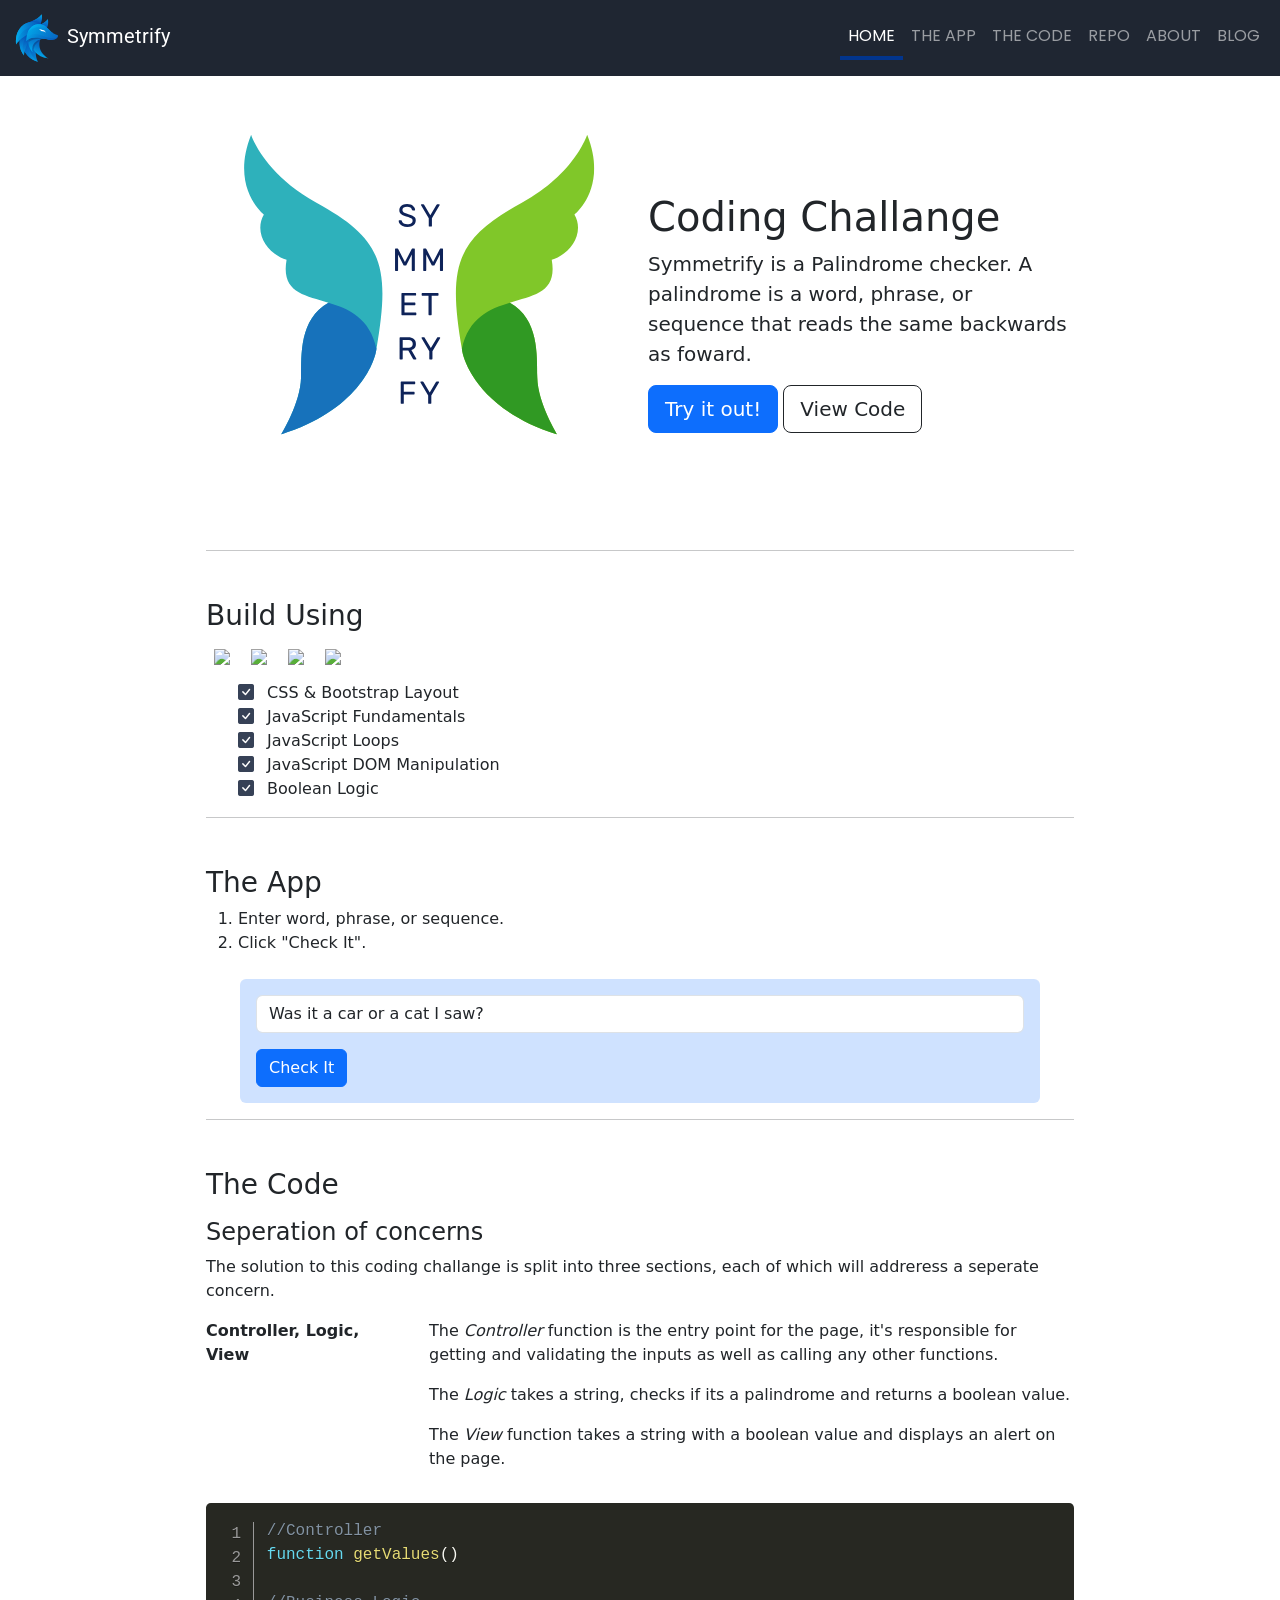
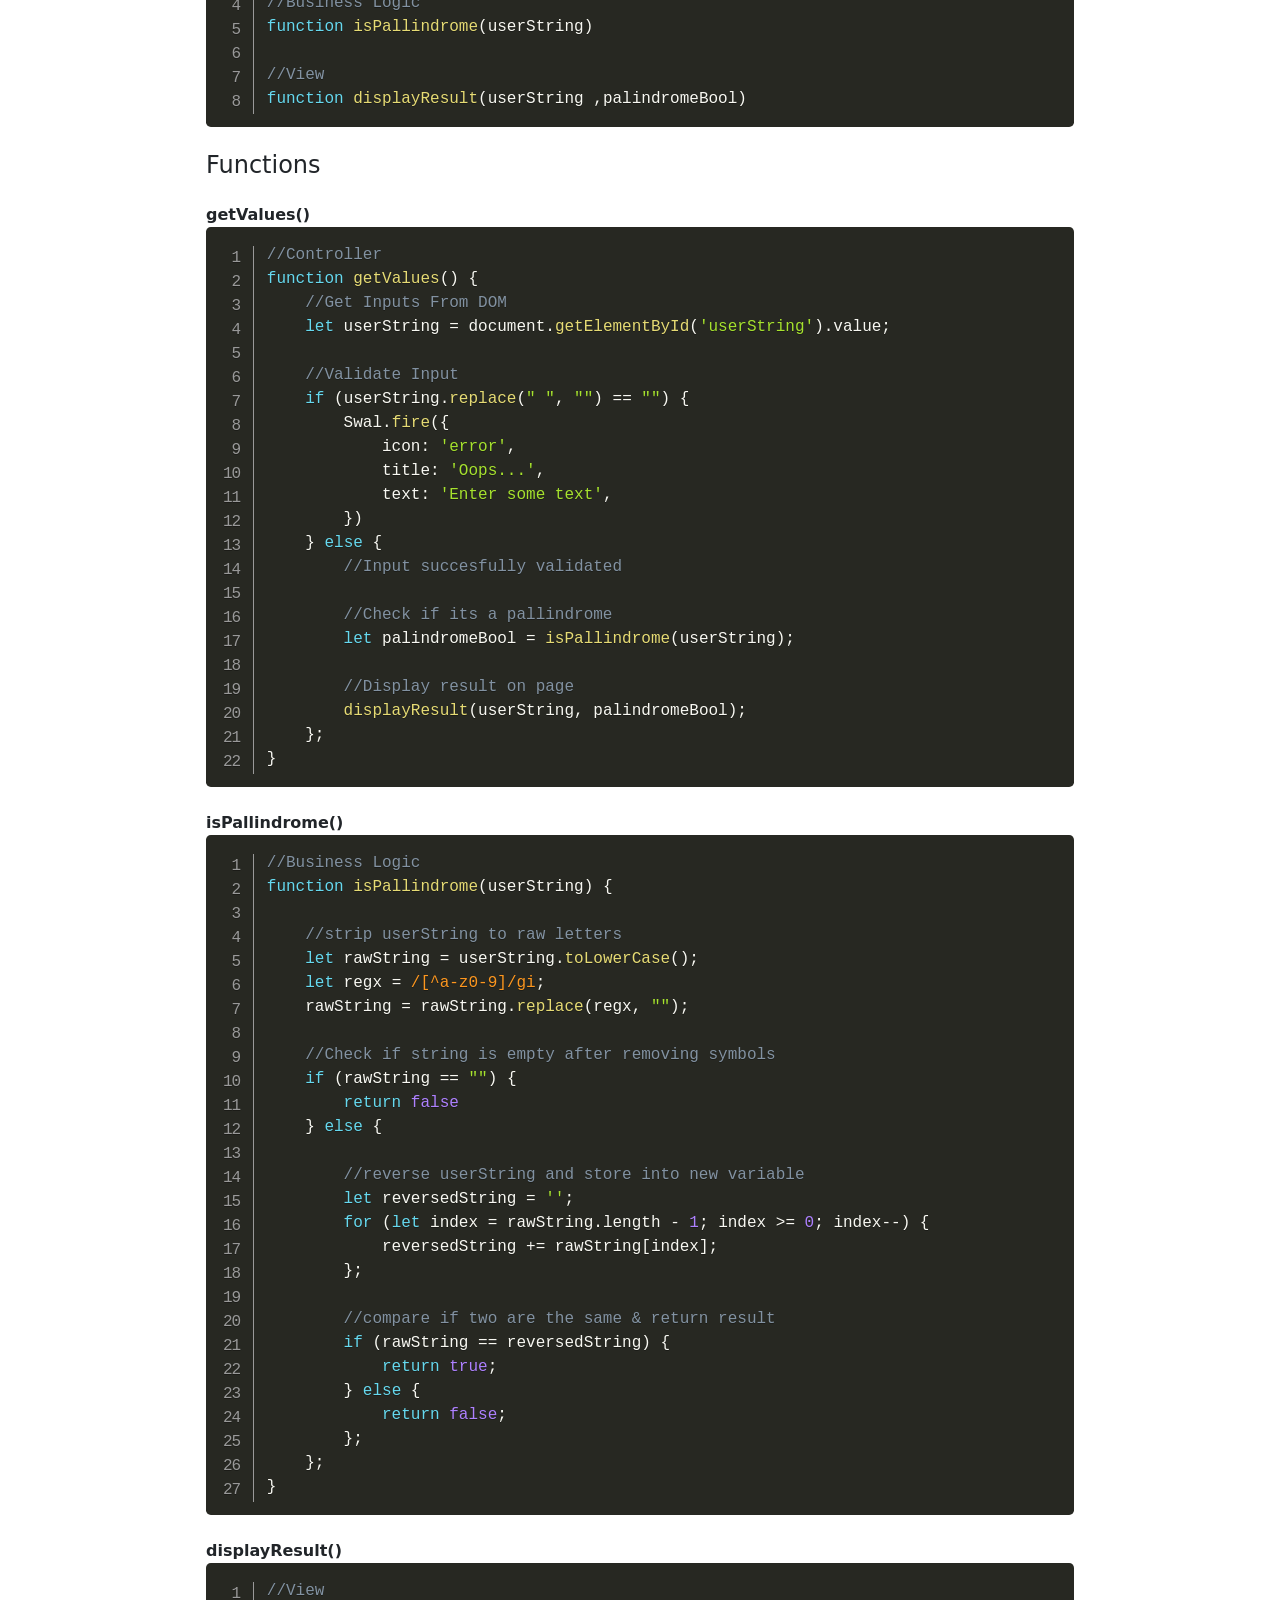
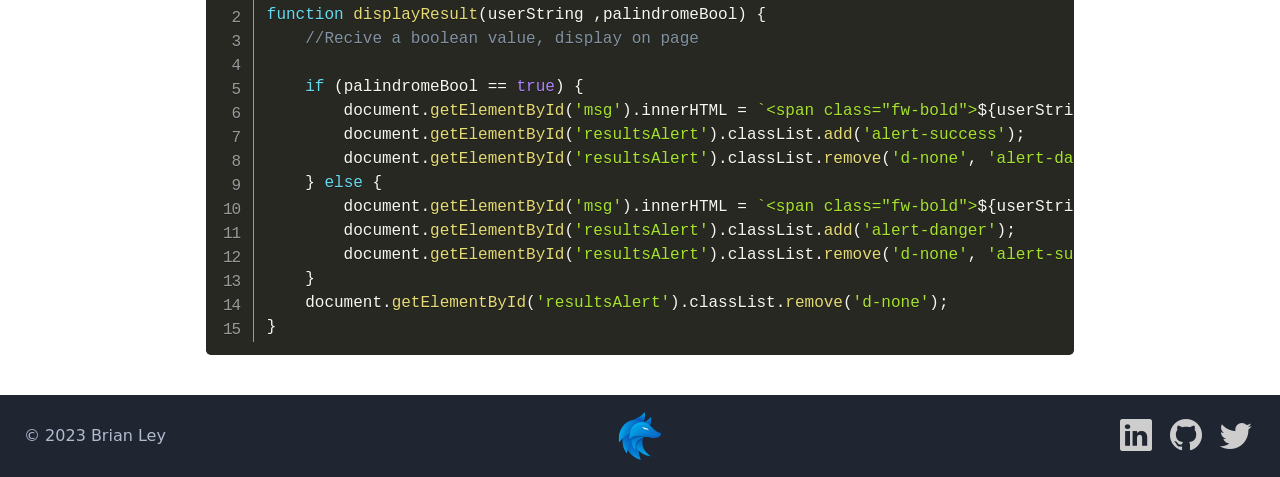
==== commit d97841f3: "add input validation code to controller" ====
--- a/index.html
+++ b/index.html
@@ -195,11 +195,22 @@
     //Get Inputs From DOM
     let userString = document.getElementById('userString').value;
 
-    //Check if its a pallindrome
-    let palindromeBool = isPallindrome(userString);
-
-    //Display result on page
-    displayResult(userString, palindromeBool);
+    //Validate Input
+    if (userString.replace(" ", "") == "") {
+        Swal.fire({
+            icon: 'error',
+            title: 'Oops...',
+            text: 'Enter some text',
+        })
+    } else {
+        //Input succesfully validated
+
+        //Check if its a pallindrome
+        let palindromeBool = isPallindrome(userString);
+
+        //Display result on page
+        displayResult(userString, palindromeBool);
+    };
 }
                 </code></pre>
             </div>
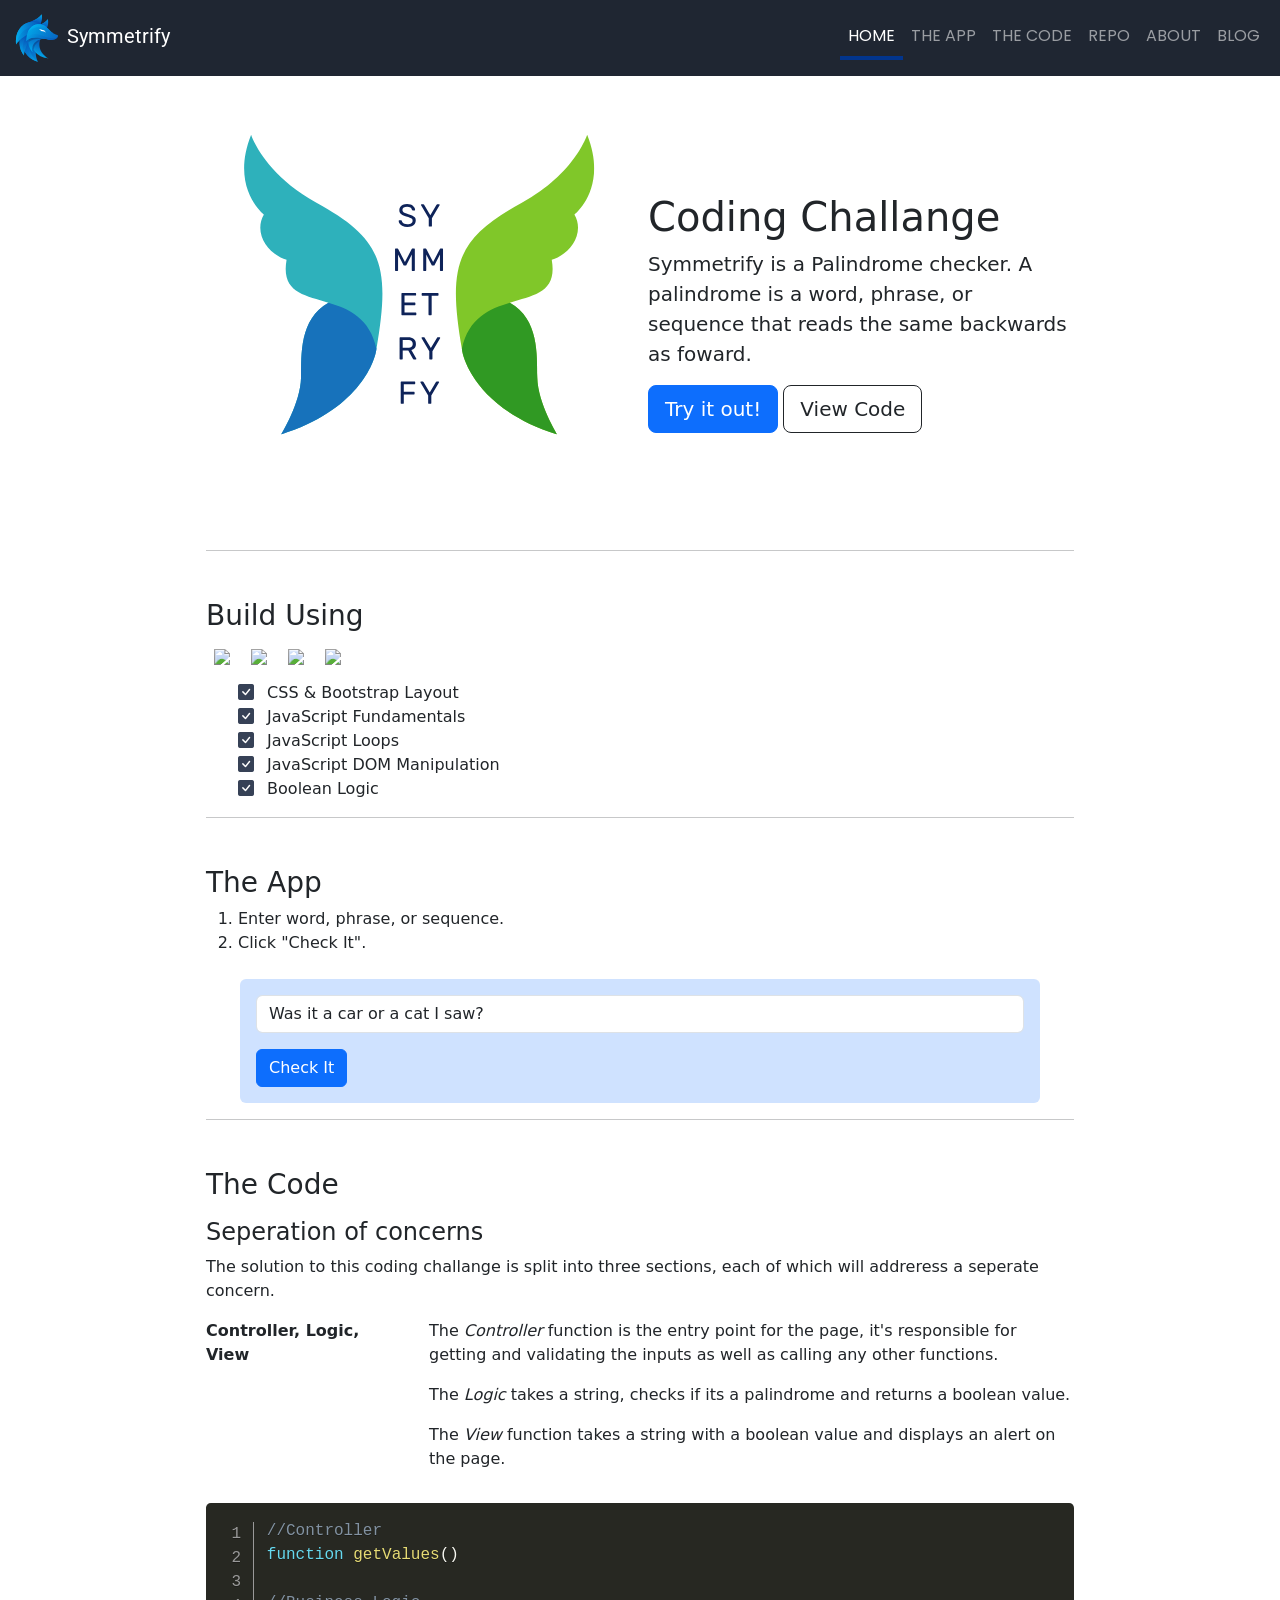
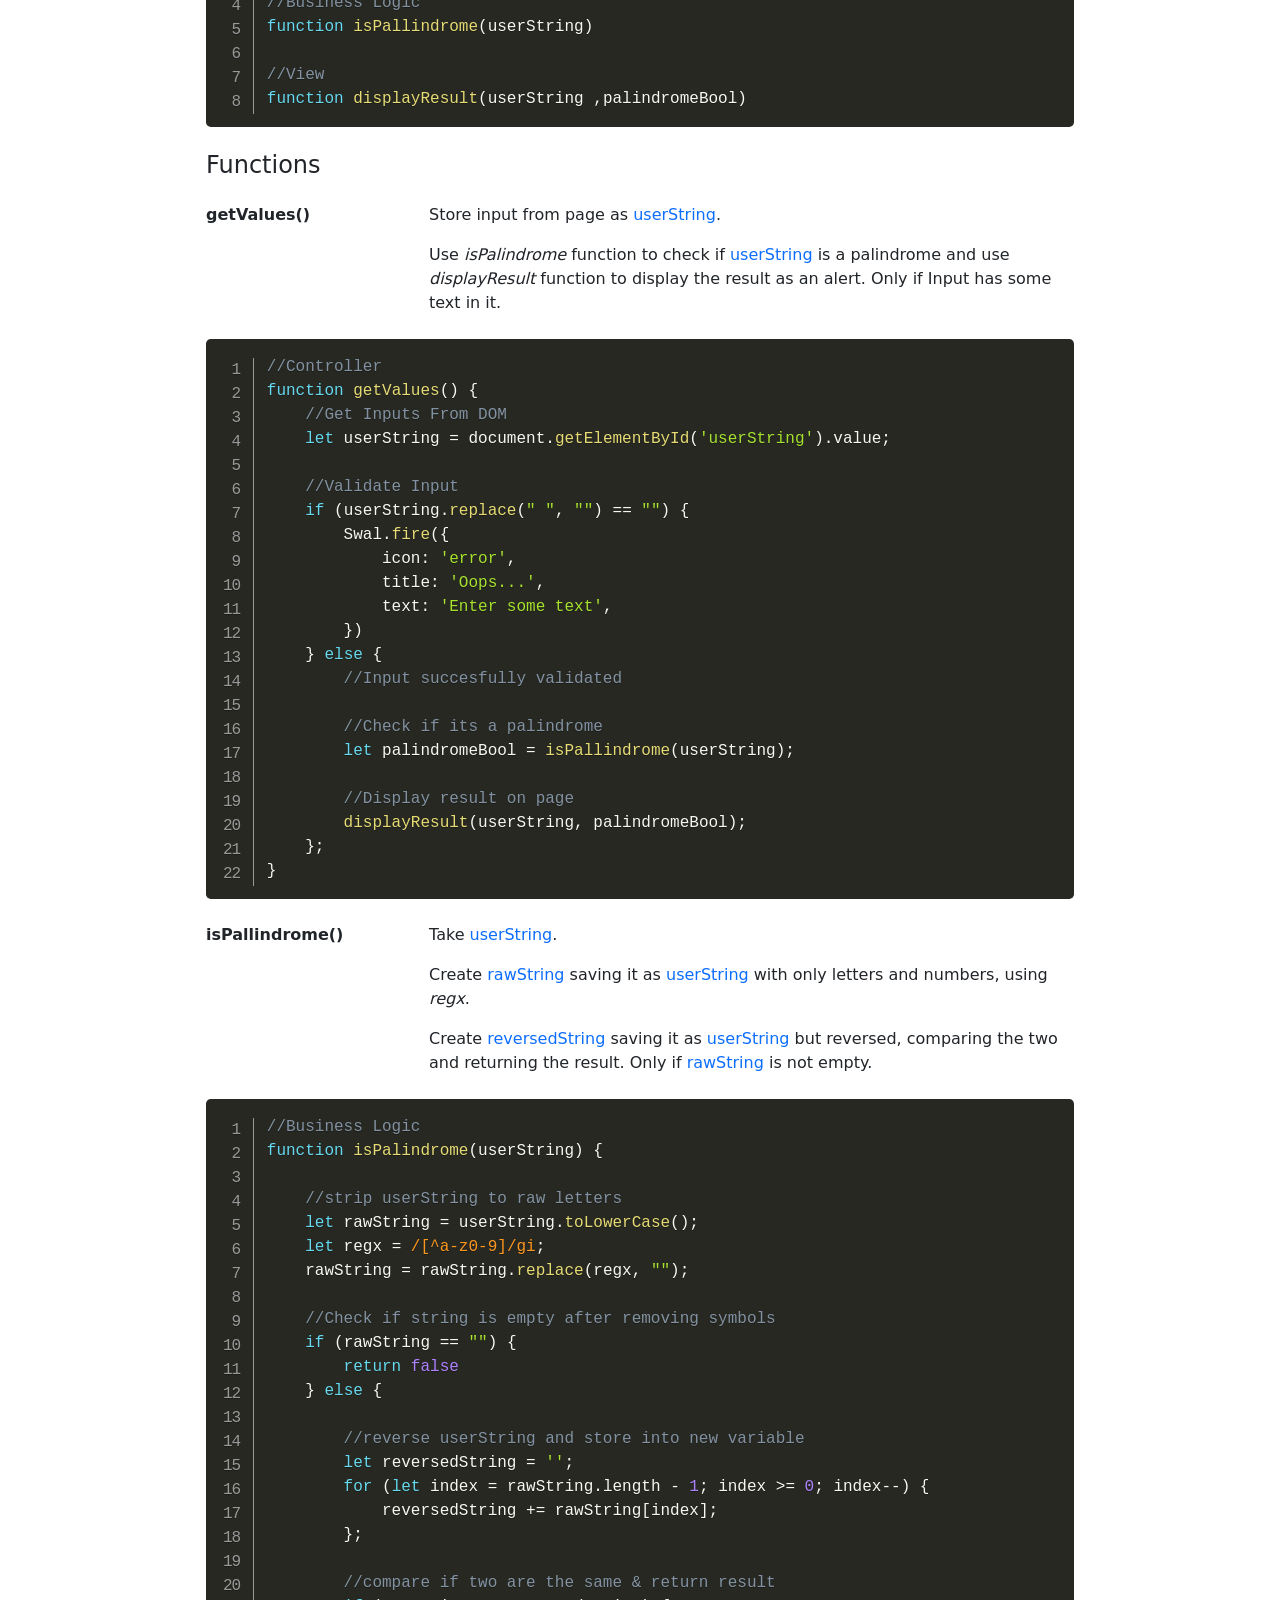
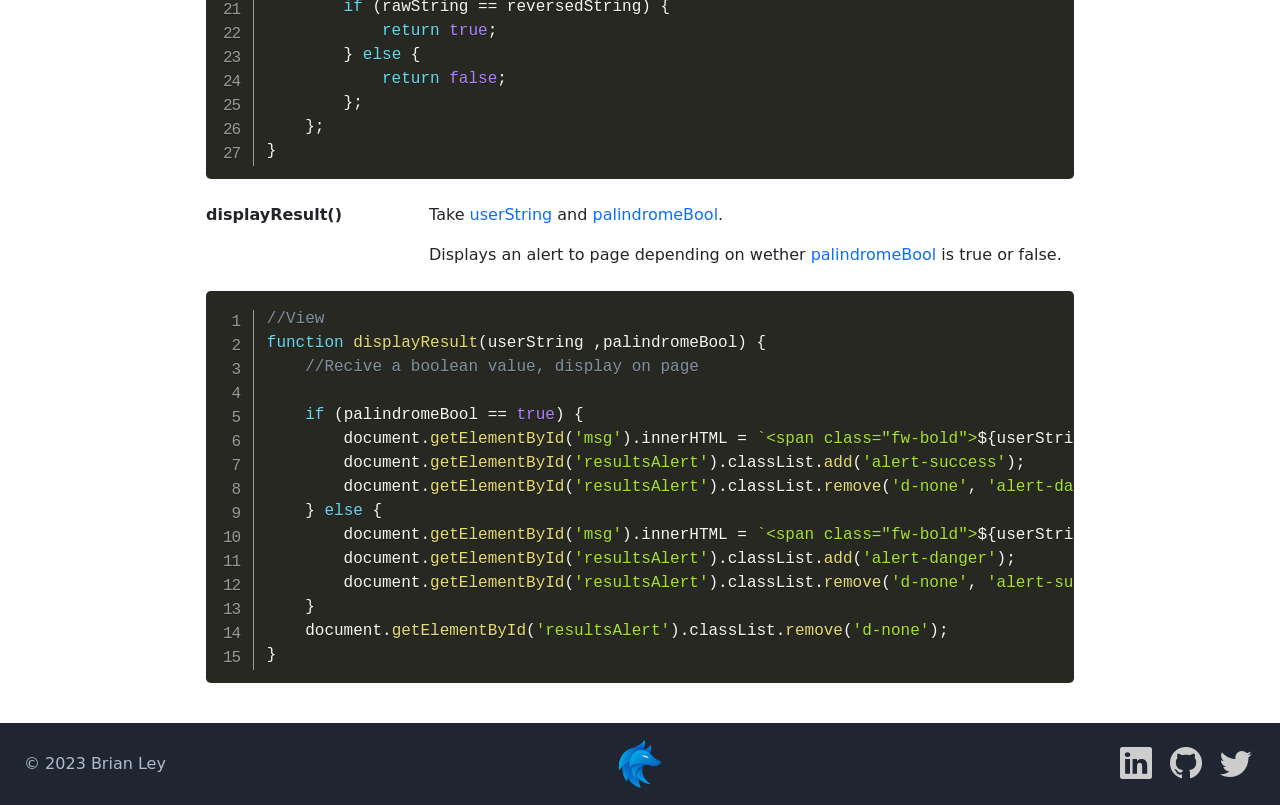
==== commit 05394d0c: "add function descriptions" ====
--- a/index.html
+++ b/index.html
@@ -186,7 +186,9 @@
                 <dl class="row mb-0">
                     <dt class="col-sm-3">getValues()</dt>
                     <dd class="col-sm-9">
-                        <p></p>
+                        <p>Store input from page as <span class="text-primary">userString</span>.</p>
+                        <p>Use <em>isPalindrome</em> function to check if <span class="text-primary">userString</span> is a palindrome and use <em>displayResult</em> function to
+                            display the result as an alert. Only if Input has some text in it.</p>
                     </dd>
                 </dl>
                 <pre class="line-numbers mt-0"><code class="language-js">
@@ -205,7 +207,7 @@
     } else {
         //Input succesfully validated
 
-        //Check if its a pallindrome
+        //Check if its a palindrome
         let palindromeBool = isPallindrome(userString);
 
         //Display result on page
@@ -218,12 +220,14 @@
                 <dl class="row mb-0">
                     <dt class="col-sm-3">isPallindrome()</dt>
                     <dd class="col-sm-9">
-                        <p></p>
+                        <p>Take <span class="text-primary">userString</span>.</p>
+                        <p>Create <span class="text-primary">rawString</span> saving it as <span class="text-primary">userString</span> with only letters and numbers, using <em>regx</em>.</p>
+                        <p>Create <span class="text-primary">reversedString</span> saving it as <span class="text-primary">userString</span> but reversed, comparing the two and returning the result. Only if <span class="text-primary">rawString</span> is not empty.</p>
                     </dd>
                 </dl>
                 <pre class="line-numbers mt-0"><code class="language-js">
                     //Business Logic
-function isPallindrome(userString) {
+function isPalindrome(userString) {
 
     //strip userString to raw letters
     let rawString = userString.toLowerCase();
@@ -255,7 +259,8 @@
                 <dl class="row mb-0">
                     <dt class="col-sm-3">displayResult()</dt>
                     <dd class="col-sm-9">
-                        <p></p>
+                        <p>Take <span class="text-primary">userString</span> and <span class="text-primary">palindromeBool</span>.</p>
+                        <p>Displays an alert to page depending on wether <span class="text-primary">palindromeBool</span> is true or false.</p>
                     </dd>
                 </dl>
                 <pre class="line-numbers mt-0"><code class="language-js">
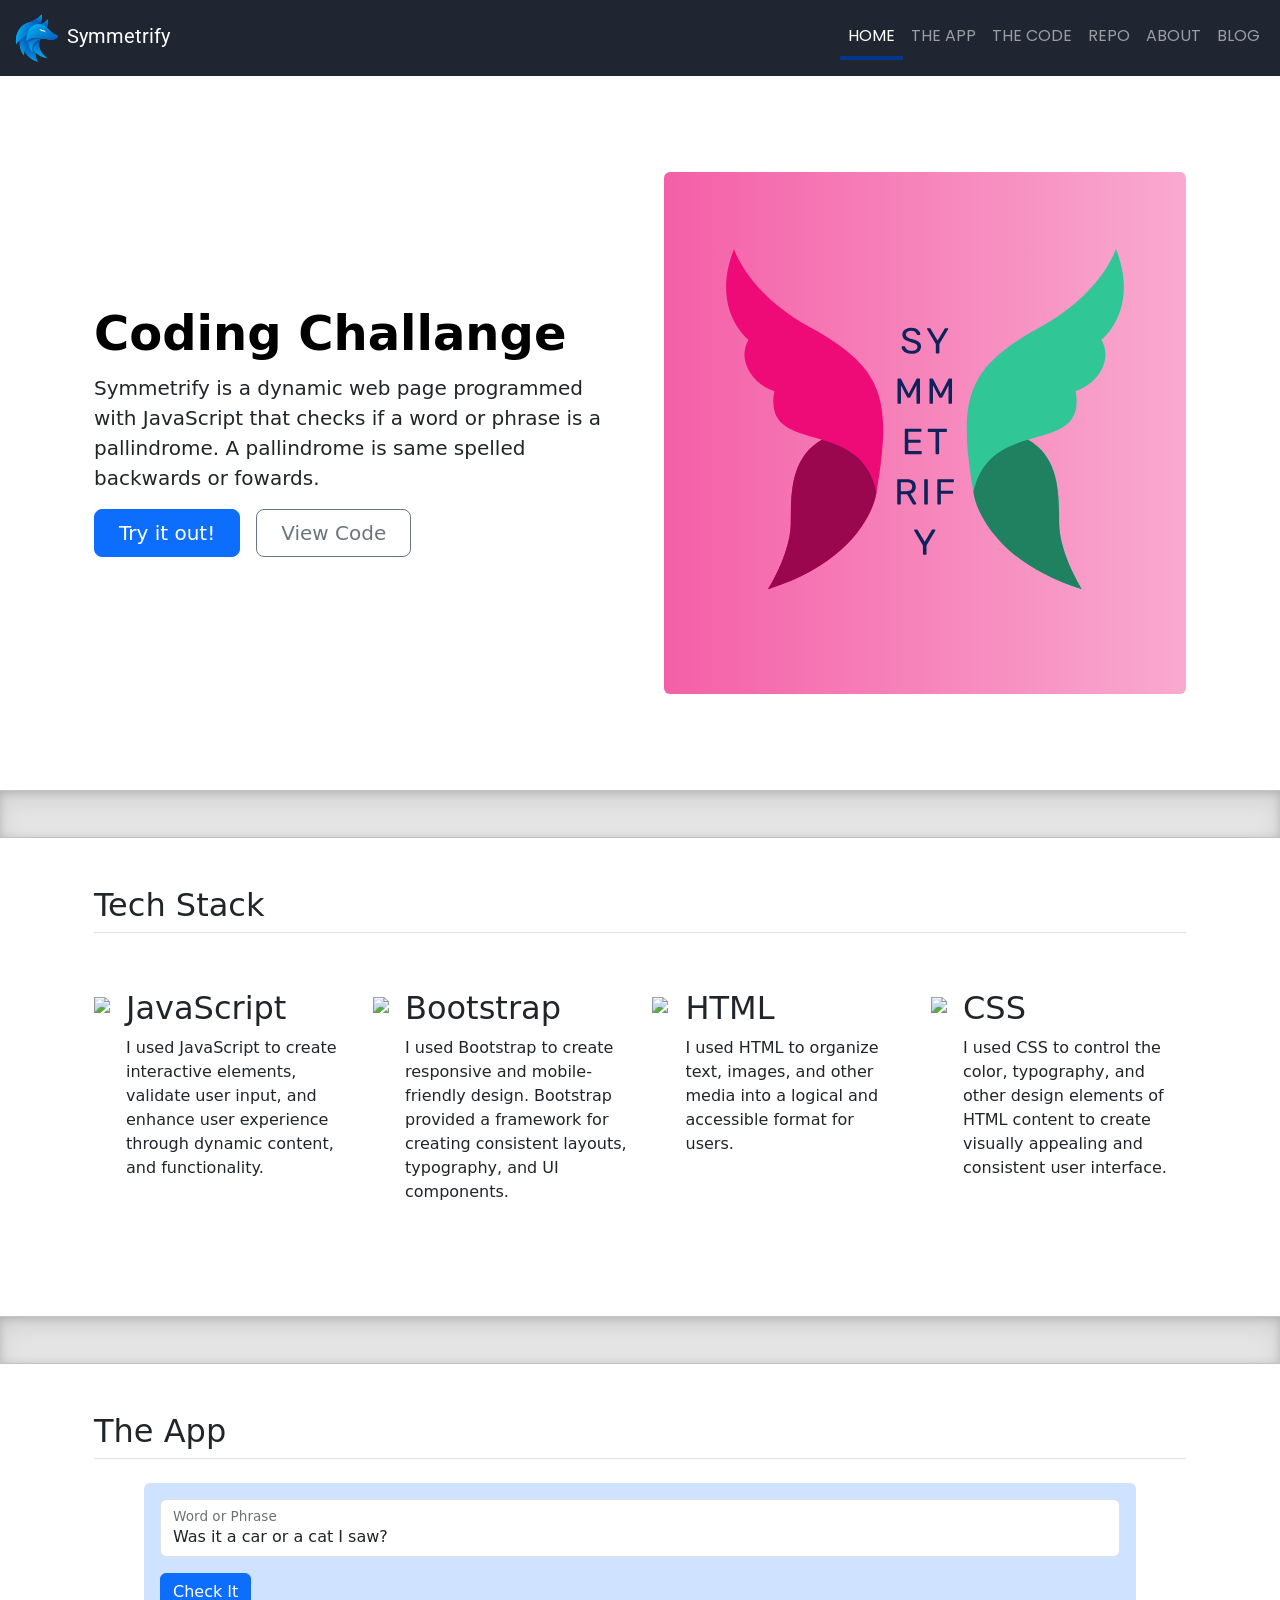
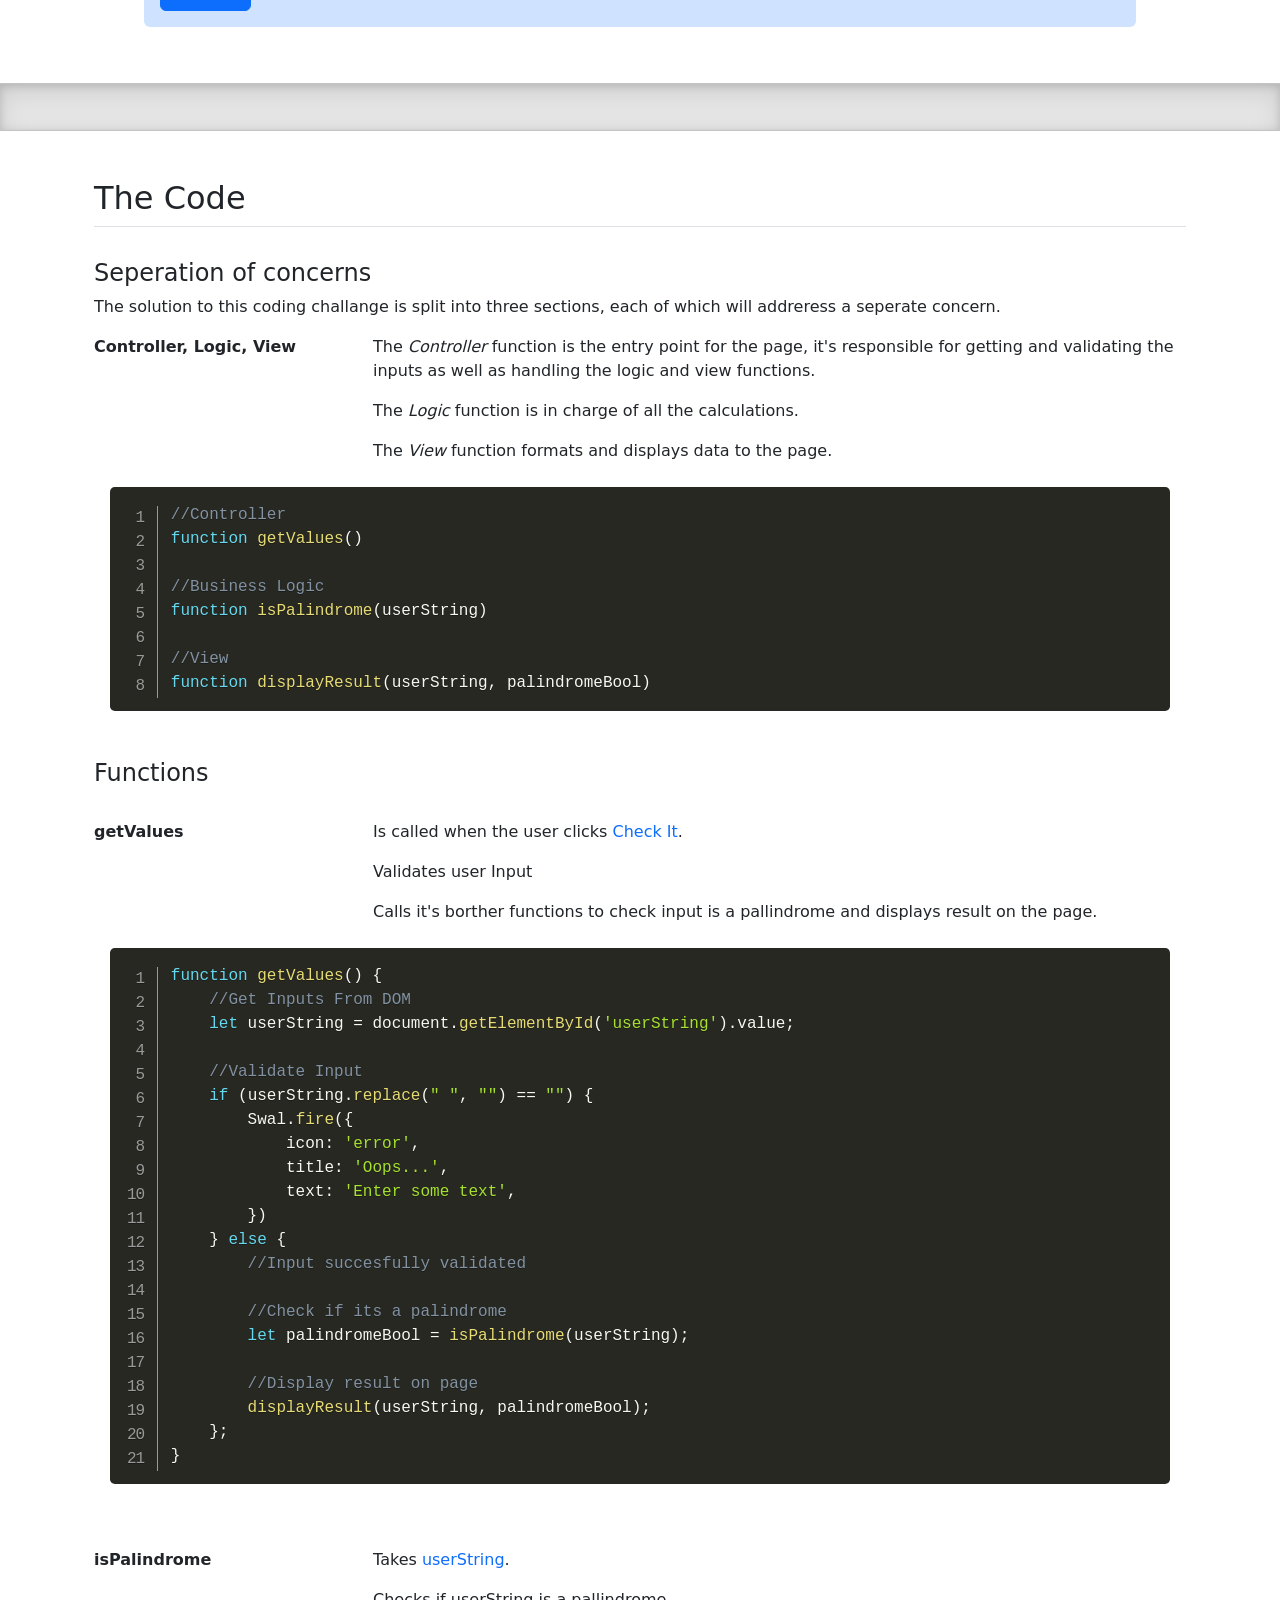
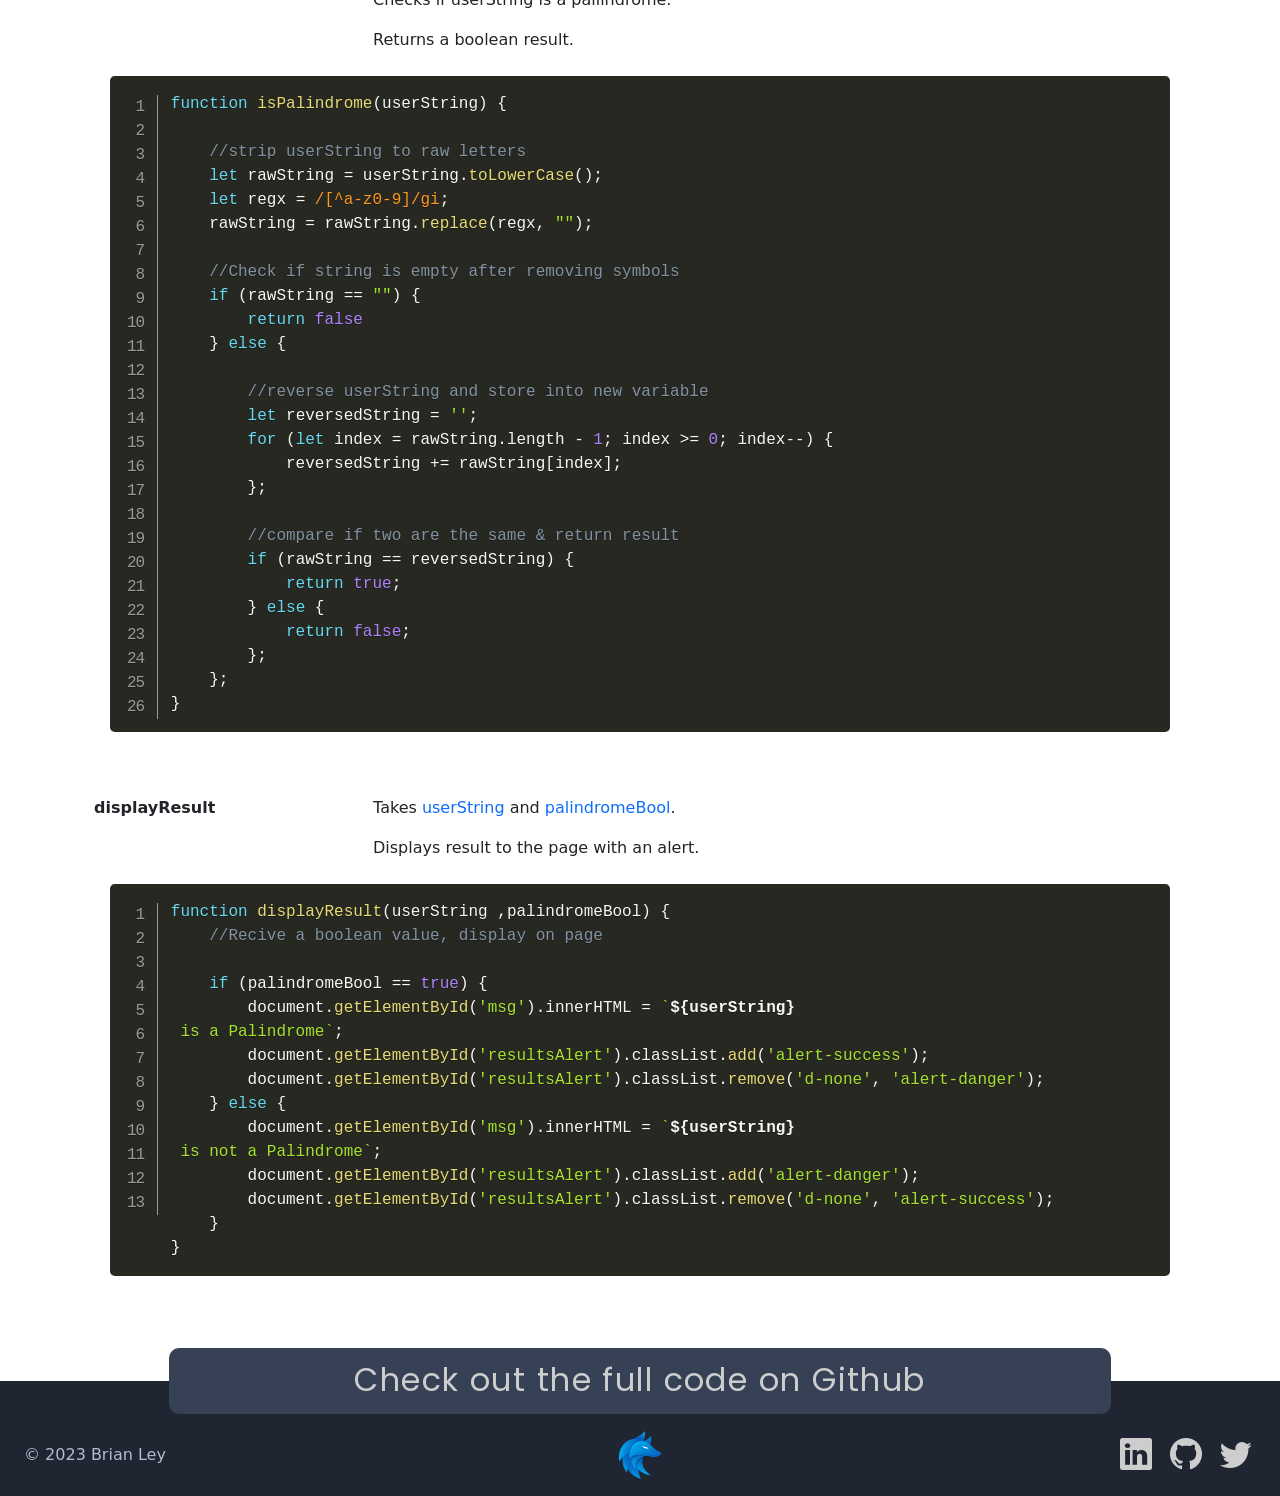
==== commit d6ad04a8: "add bootstrap layout" ====
--- a/index.html
+++ b/index.html
@@ -53,7 +53,7 @@
                 <div class="collapse navbar-collapse" id="navbarSupportedContent">
                     <ul class="navbar-nav ms-auto mb-2 mb-lg-0">
                         <li class="nav-item">
-                            <a class="nav-link active" aria-current="page" href="#home">Home</a>
+                            <a class="nav-link active" aria-current="page" href="#hero">Home</a>
                         </li>
                         <li class="nav-item">
                             <a class="nav-link" href="#app">The App</a>
@@ -68,7 +68,7 @@
                             <a class="nav-link" href="https://bley-portfolio.netlify.app/" target="_blank">About</a>
                         </li>
                         <li class="nav-item">
-                            <!-- ADD LINK TO BLOG-->
+                            <!-- TODO: ADD LINK TO BLOG-->
                             <a class="nav-link" href="#" target="_blank">Blog</a>
                         </li>
                     </ul>
@@ -77,68 +77,83 @@
         </nav>
     </header>
 
-    <main class="container p-3">
-        <section id="home" class="hero">
-            <div class="row row-cols-1 row-cols-lg-2 g-3">
-                <div class="col d-flex justify-content-center mb-3">
-                    <img src="/img/Symetrify.svg" class="appLogo mx-auto w-100" />
-                </div>
-                <div class="col d-flex justify-content-center align-items-center">
+    <main>
+        <div id="hero" class="container col-xxl-8 px-4 py-5">
+            <div class="row flex-lg-row-reverse align-items-center g-5 py-5">
+                <div class="col-10 col-sm-8 col-lg-6">
+                    <img src="/img/Symmetrify.svg" class="d-block mx-lg-auto img-fluid rounded" alt="Symmetrify Logo"
+                        width="700" height="500" loading="lazy">
+                </div>
+                <div class="col-lg-6">
+                    <h1 class="display-5 fw-bold text-body-emphasis lh-1 mb-3">
+                        Coding Challange</h1>
+                    <p class="lead">Symmetrify is a dynamic web page programmed with JavaScript that checks if a word or phrase is a pallindrome. A pallindrome is same spelled backwards or fowards.</p>
+                    <div class="d-grid gap-2 d-md-flex justify-content-md-start">
+                        <a href="#app" class="btn btn-primary btn-lg px-4 me-md-2">Try it out!</a>
+                        <a href="#code" class="btn btn-outline-secondary btn-lg px-4">View Code</a>
+                    </div>
+                </div>
+            </div>
+        </div>
+        <div class="section-divider"></div>
+        <div id="techStack" class="container px-4 py-5">
+            <h2 class="pb-2 border-bottom">Tech Stack</h2>
+            <div class="row g-4 py-5 row-cols-1 row-cols-md-2 row-cols-xl-4">
+                <div class="col d-flex align-items-start">
+                    <img src="https://cdn.jsdelivr.net/gh/devicons/devicon/icons/javascript/javascript-original.svg"
+                        class="mt-2 me-3" />
                     <div>
-                        <h1>Coding Challange</h1>
-                        <!-- ADD APP DESCRIPTION-->
-                        <p class="lead mb-3">Symmetrify is a Palindrome checker. A palindrome is a word, phrase, or sequence that reads the same backwards as foward.</p>
-                        <a href="#app" class="btn btn-primary btn-lg">Try it out!</a>
-                        <a href="#code" class="btn btn-outline-dark btn-lg">View Code</a>
-                    </div>
-
-                </div>
-            </div>
-        </section>
-        <hr>
-        <section id="about" class="mt-5">
-            <h3 class="fw-light">Build Using</h3>
-            <div class="techStack mb-2">
-                <img src="https://cdn.jsdelivr.net/gh/devicons/devicon/icons/javascript/javascript-original.svg" />
-                <img src="https://cdn.jsdelivr.net/gh/devicons/devicon/icons/html5/html5-original.svg" />
-                <img src="https://cdn.jsdelivr.net/gh/devicons/devicon/icons/css3/css3-original.svg" />
-                <img src="https://cdn.jsdelivr.net/gh/devicons/devicon/icons/bootstrap/bootstrap-original.svg" />
-            </div>
-            <ul class="checklist">
-                <li>
-                    <i class="bi bi-check-square-fill"></i>
-                    <span>CSS & Bootstrap Layout</span>
-                </li>
-                <li>
-                    <i class="bi bi-check-square-fill"></i>
-                    <span>JavaScript Fundamentals</span>
-                </li>
-                <li>
-                    <i class="bi bi-check-square-fill"></i>
-                    <span>JavaScript Loops</span>
-                </li>
-                <li>
-                    <i class="bi bi-check-square-fill"></i>
-                    <span>JavaScript DOM Manipulation</span>
-                </li>
-                <li>
-                    <i class="bi bi-check-square-fill"></i>
-                    <span>Boolean Logic</span>
-                </li>
-            </ul>
-        </section>
-        <hr>
-        <section id="app" class="mt-5">
-            <h3 class="fw-light">The App</h3>
-            <ol>
-                <li>Enter word, phrase, or sequence.</li>
-                <li>Click "Check It".</li>
-            </ol>
+                        <h3 class="fs-2">JavaScript</h3>
+                        <p>I used JavaScript to create interactive elements, validate user input, and enhance user
+                            experience
+                            through dynamic
+                            content, and functionality.</p>
+                    </div>
+                </div>
+                <div class="col d-flex align-items-start">
+                    <img src="https://cdn.jsdelivr.net/gh/devicons/devicon/icons/bootstrap/bootstrap-original.svg"
+                        class="mt-2 me-3" />
+                    <div>
+                        <h3 class="fs-2">Bootstrap</h3>
+                        <p>I used Bootstrap to create responsive and mobile-friendly design. Bootstrap provided a
+                            framework
+                            for creating consistent layouts, typography, and UI components.</p>
+                    </div>
+                </div>
+                <div class="col d-flex align-items-start">
+                    <img src="https://cdn.jsdelivr.net/gh/devicons/devicon/icons/html5/html5-original.svg"
+                        class="mt-2 me-3" />
+                    <div>
+                        <h3 class="fs-2">HTML</h3>
+                        <p>I used HTML to organize text, images, and other
+                            media into a logical and accessible format for users.</p>
+                    </div>
+                </div>
+                <div class="col d-flex align-items-start">
+                    <img src="https://cdn.jsdelivr.net/gh/devicons/devicon/icons/css3/css3-original.svg"
+                        class="mt-2 me-3" />
+                    <div>
+                        <h3 class="fs-2">CSS</h3>
+                        <p>I used CSS to control the color, typography, and other design elements of HTML content to
+                            create
+                            visually
+                            appealing and consistent user interface.</p>
+                    </div>
+                </div>
+            </div>
+        </div>
+        <div class="section-divider"></div>
+        <div id="app" class="container px-4 py-5">
+            <h2 class="pb-2 border-bottom">The App</h2>
+
             <form id="appForm" action="#" class="bg-primary-subtle rounded p-3 mt-4 mb-2">
                 <div class="row row-cols-1 g-3">
                     <div class="col">
-                        <input id="userString" type="text" aria-label="message" value="Was it a car or a cat I saw?"
-                            class="form-control" />
+                        <div class="form-floating">
+                            <input type="text" class="form-control" id="userString" value="Was it a car or a cat I saw?"
+                                placeholder="Word or Phrase">
+                            <label for="userString">Word or Phrase</label>
+                        </div>
                     </div>
                     <div class="col text-start">
                         <button onclick="getValues()" type="button" class="btn btn-primary">
@@ -147,53 +162,60 @@
                     </div>
                 </div>
             </form>
-            <div id="resultsAlert" role="alert" class="alert d-none">
+            <div id="results">
+                <div id="resultsAlert" role="alert" class="alert d-none text-center rounded shadow p-5">
                 <p id="msg" class="lead mb-0"></p>
             </div>
-        </section>
-        <hr>
-        <section id="code" class="mt-5">
-            <h3 class="fw-light">The Code</h3>
-            <!-- Overview -->
-            <h4 class="mt-3">Seperation of concerns</h4>
+            </div>
+        </div>
+        <div class="section-divider"></div>
+        <div id="code" class="container px-4 py-5">
+
+            <h2 class="pb-2 border-bottom">The Code</h2>
+            <h4 class="pt-2 mt-4">Seperation of concerns</h4>
             <p>The solution to this coding challange is split into three sections, each of which will addreress a
                 seperate
                 concern.</p>
             <dl class="row mb-0">
                 <dt class="col-md-3">Controller, Logic, View</dt>
                 <dd class="col-md-9">
-                    <p>The <em>Controller</em> function is the entry point for the page, it's responsible for getting
-                        and validating the inputs as well as calling any other functions.</p>
-                    <p>The <em>Logic</em> takes a string, checks if its a palindrome and returns a boolean value.</p>
-                    <p>The <em>View</em> function takes a string with a boolean value and displays an alert on the page.</p>
+                    <p>The <em>Controller</em> function is the entry point for the page, it's responsible for
+                        getting
+                        and validating the inputs as well as handling the logic and view functions.</p>
+                    <p>The <em>Logic</em> function is in charge of all the calculations.</p>
+                    <p>The <em>View</em> function formats and displays data to the page.</p>
                 </dd>
             </dl>
-            <pre class="line-numbers">
+            <div class="mx-md-3">
+                <pre class="line-numbers mt-0">
                     <code class="language-js">
                         //Controller
-                        function getValues()
-
-                        //Business Logic
-                        function isPallindrome(userString)
-
-                        //View
-                        function displayResult(userString ,palindromeBool)
+function getValues()
+
+//Business Logic
+function isPalindrome(userString)
+
+//View
+function displayResult(userString, palindromeBool)
                     </code>
-            </pre>
-            <!-- Detail on functions -->
-            <h4 class="mt-4">Functions</h4>
-            <div id="getValues" class="mt-4">
+                </pre>
+            </div>
+
+            <h4 class="mt-5">Functions</h4>
+            <!-- TODO: ADD FUNCTIONS DETAILS -->
+            <div id="getValues" class="pt-3 mt-3">
                 <dl class="row mb-0">
-                    <dt class="col-sm-3">getValues()</dt>
-                    <dd class="col-sm-9">
-                        <p>Store input from page as <span class="text-primary">userString</span>.</p>
-                        <p>Use <em>isPalindrome</em> function to check if <span class="text-primary">userString</span> is a palindrome and use <em>displayResult</em> function to
-                            display the result as an alert. Only if Input has some text in it.</p>
+                    <dt class="col-md-3">getValues</dt>
+                    <dd class="col-md-9">
+                        <p>Is called when the user clicks <span class="text-primary">Check It</span>.</p>
+                        <p>Validates user Input</p>
+                        <p>Calls it's borther functions to check input is a pallindrome and displays result on the page.</p>
                     </dd>
                 </dl>
-                <pre class="line-numbers mt-0"><code class="language-js">
-                    //Controller
-function getValues() {
+                <div class="mx-md-3">
+                    <pre class="line-numbers mt-0">
+                        <code class="language-js">
+                            function getValues() {
     //Get Inputs From DOM
     let userString = document.getElementById('userString').value;
 
@@ -208,26 +230,29 @@
         //Input succesfully validated
 
         //Check if its a palindrome
-        let palindromeBool = isPallindrome(userString);
+        let palindromeBool = isPalindrome(userString);
 
         //Display result on page
         displayResult(userString, palindromeBool);
     };
 }
-                </code></pre>
-            </div>
-            <div id="isPallindrome" class="mt-4">
+                        </code>
+                    </pre>
+                </div>
+            </div>
+            <div id="isPalindrome" class="pt-3 mt-5">
                 <dl class="row mb-0">
-                    <dt class="col-sm-3">isPallindrome()</dt>
-                    <dd class="col-sm-9">
-                        <p>Take <span class="text-primary">userString</span>.</p>
-                        <p>Create <span class="text-primary">rawString</span> saving it as <span class="text-primary">userString</span> with only letters and numbers, using <em>regx</em>.</p>
-                        <p>Create <span class="text-primary">reversedString</span> saving it as <span class="text-primary">userString</span> but reversed, comparing the two and returning the result. Only if <span class="text-primary">rawString</span> is not empty.</p>
+                    <dt class="col-md-3">isPalindrome</dt>
+                    <dd class="col-md-9">
+                        <p>Takes <span class="text-primary">userString</span>.</p>
+                        <p>Checks if <span class="userString">userString</span> is a pallindrome.</p>
+                        <p>Returns a boolean result.</p>
                     </dd>
                 </dl>
-                <pre class="line-numbers mt-0"><code class="language-js">
-                    //Business Logic
-function isPalindrome(userString) {
+                <div class="mx-md-3">
+                    <pre class="line-numbers mt-0">
+                        <code class="language-js">
+                            function isPalindrome(userString) {
 
     //strip userString to raw letters
     let rawString = userString.toLowerCase();
@@ -253,38 +278,49 @@
         };
     };
 }
-                </code></pre>
-            </div>
-            <div id="displayResult" class="mt-4">
+                        </code>
+                    </pre>
+                </div>
+            </div>
+            <div id="displayResult" class="pt-3 mt-5">
                 <dl class="row mb-0">
-                    <dt class="col-sm-3">displayResult()</dt>
-                    <dd class="col-sm-9">
-                        <p>Take <span class="text-primary">userString</span> and <span class="text-primary">palindromeBool</span>.</p>
-                        <p>Displays an alert to page depending on wether <span class="text-primary">palindromeBool</span> is true or false.</p>
+                    <dt class="col-md-3">displayResult</dt>
+                    <dd class="col-md-9">
+                        <p>Takes <span class="text-primary">userString</span> and <span class="text-primary">palindromeBool</span>.</p>
+                        <p>Displays result to the page with an alert.</p>
                     </dd>
                 </dl>
-                <pre class="line-numbers mt-0"><code class="language-js">
-                    //View
-function displayResult(userString ,palindromeBool) {
+                <div class="mx-md-3">
+                    <pre class="line-numbers mt-0">
+                        <code class="language-js">
+                            function displayResult(userString ,palindromeBool) {
     //Recive a boolean value, display on page
 
     if (palindromeBool == true) {
-        document.getElementById('msg').innerHTML = `&lt;span class="fw-bold">${userString}&lt;/span> is a Palindrome`;
+        document.getElementById('msg').innerHTML = `<span class="fw-bold">${userString}</span><br> is a Palindrome`;
         document.getElementById('resultsAlert').classList.add('alert-success');
         document.getElementById('resultsAlert').classList.remove('d-none', 'alert-danger');
     } else {
-        document.getElementById('msg').innerHTML = `&lt;span class="fw-bold">${userString}&lt;/span> is not a Palindrome`;
+        document.getElementById('msg').innerHTML = `<span class="fw-bold">${userString}</span><br> is not a Palindrome`;
         document.getElementById('resultsAlert').classList.add('alert-danger');
         document.getElementById('resultsAlert').classList.remove('d-none', 'alert-success');
     }
-    document.getElementById('resultsAlert').classList.remove('d-none');
 }
-                </code></pre>
-            </div>
-        </section>
+                        </code>
+                    </pre>
+                </div>
+            </div>
+        </div>
     </main>
 
     <footer class="container-fluid mt-3 footer-main">
+        <div class="row footer-bg-cta">
+            <div class="col">
+                <div class="container py-3 footer-cta text-center">
+                    <a href="https://github.com/brianley99/Symmetrify" class="footer-message">Check out the full code on Github</a>
+                </div>
+            </div>
+        </div>
         <div class="container-xxl">
             <div class="row row-cols-1 row-cols-md-3 gy-3 align-items-center text-center text-light py-3">
                 <div class="col text-md-center">
--- a/css/site.css
+++ b/css/site.css
@@ -25,6 +25,7 @@
     --bl-dark-color: #1F2632;
     --bl-light-color: #CDCDCD;
     --bl-background-color: #F5F5F5;
+    --bs-body-bg: #fff;
 
     /* Navbar */
     --bl-nav-bg-color: var(--bl-dark-color);
@@ -113,38 +114,24 @@
 
 /***** MAIN *****/
 
-main {
-    max-width: 900px !important;
-}
-
-.appLogo {
-    max-width: 460px;
-}
-
-.checklist {
-    list-style-type: none;
-}
-
-.checklist i {
-    color: var(--bl-secondary-color);
-    padding-right: .5rem;
-}
-
-.techStack img {
-    height: 5em;
-    padding: .5rem;
-}
-
-#appForm,
-#resultsAlert {
-    max-width: 800px;
+.section-divider {
+    width: 100%;
+    height: 3rem;
+    background-color: rgba(0, 0, 0, .1);
+    border: solid rgba(0, 0, 0, .15);
+    border-width: 1px 0;
+    box-shadow: inset 0 0.5em 1.5em rgba(0, 0, 0, .1), inset 0 0.125em 0.5em rgba(0, 0, 0, .15);
+}
+
+#techStack img {
+    width: 4rem;
+}
+
+#app form,
+#results {
+    max-width: 992px;
     margin-left: auto;
     margin-right: auto;
-}
-
-#resultsAlert {
-    max-height: 400px;
-    overflow-y: auto;
 }
 
 /***** End MAIN *****/
@@ -170,7 +157,7 @@
 .footer-cta {
     background-color: var(--bl-secondary-color);
     border-radius: 10px;
-    width: 75%;
+    width: 90%;
 }
 
 .footer-message {
@@ -180,12 +167,17 @@
     line-height: 2rem;
     font-weight: 400;
     letter-spacing: .09rem;
+    text-decoration: none;
+}
+
+.footer-message:hover {
+    text-decoration: underline;
 }
 
 .footer-bg-cta {
     background: linear-gradient(to bottom,
-            var(--bl-background-color) 0%,
-            var(--bl-background-color) 50%,
+            var(--bs-body-bg) 0%,
+            var(--bs-body-bg) 50%,
             var(--bl-dark-color) 50%,
             var(--bl-dark-color) 100%);
 }
@@ -197,13 +189,18 @@
 /***** End FOOTER *****/
 
 
-/***** Media Quieries *****/
+/***** MEDIA QUERIES *****/
 
 /* // Small devices (landscape phones, 576px and up) */
 @media (min-width: 576px) {}
 
 /* // Medium devices (tablets, 768px and up) */
-@media (min-width: 768px) {}
+@media (min-width: 768px) {
+
+    .footer-cta {
+        width: 75%;
+    }
+}
 
 /* // Large devices (desktops, 992px and up) */
 @media (min-width: 992px) {}
@@ -214,4 +211,4 @@
 /* // XX-Large devices (larger desktops, 1400px and up) */
 @media (min-width: 1400px) {}
 
-/***** End Media Quieries *****/+/***** End MEDIA QUERIES *****/
